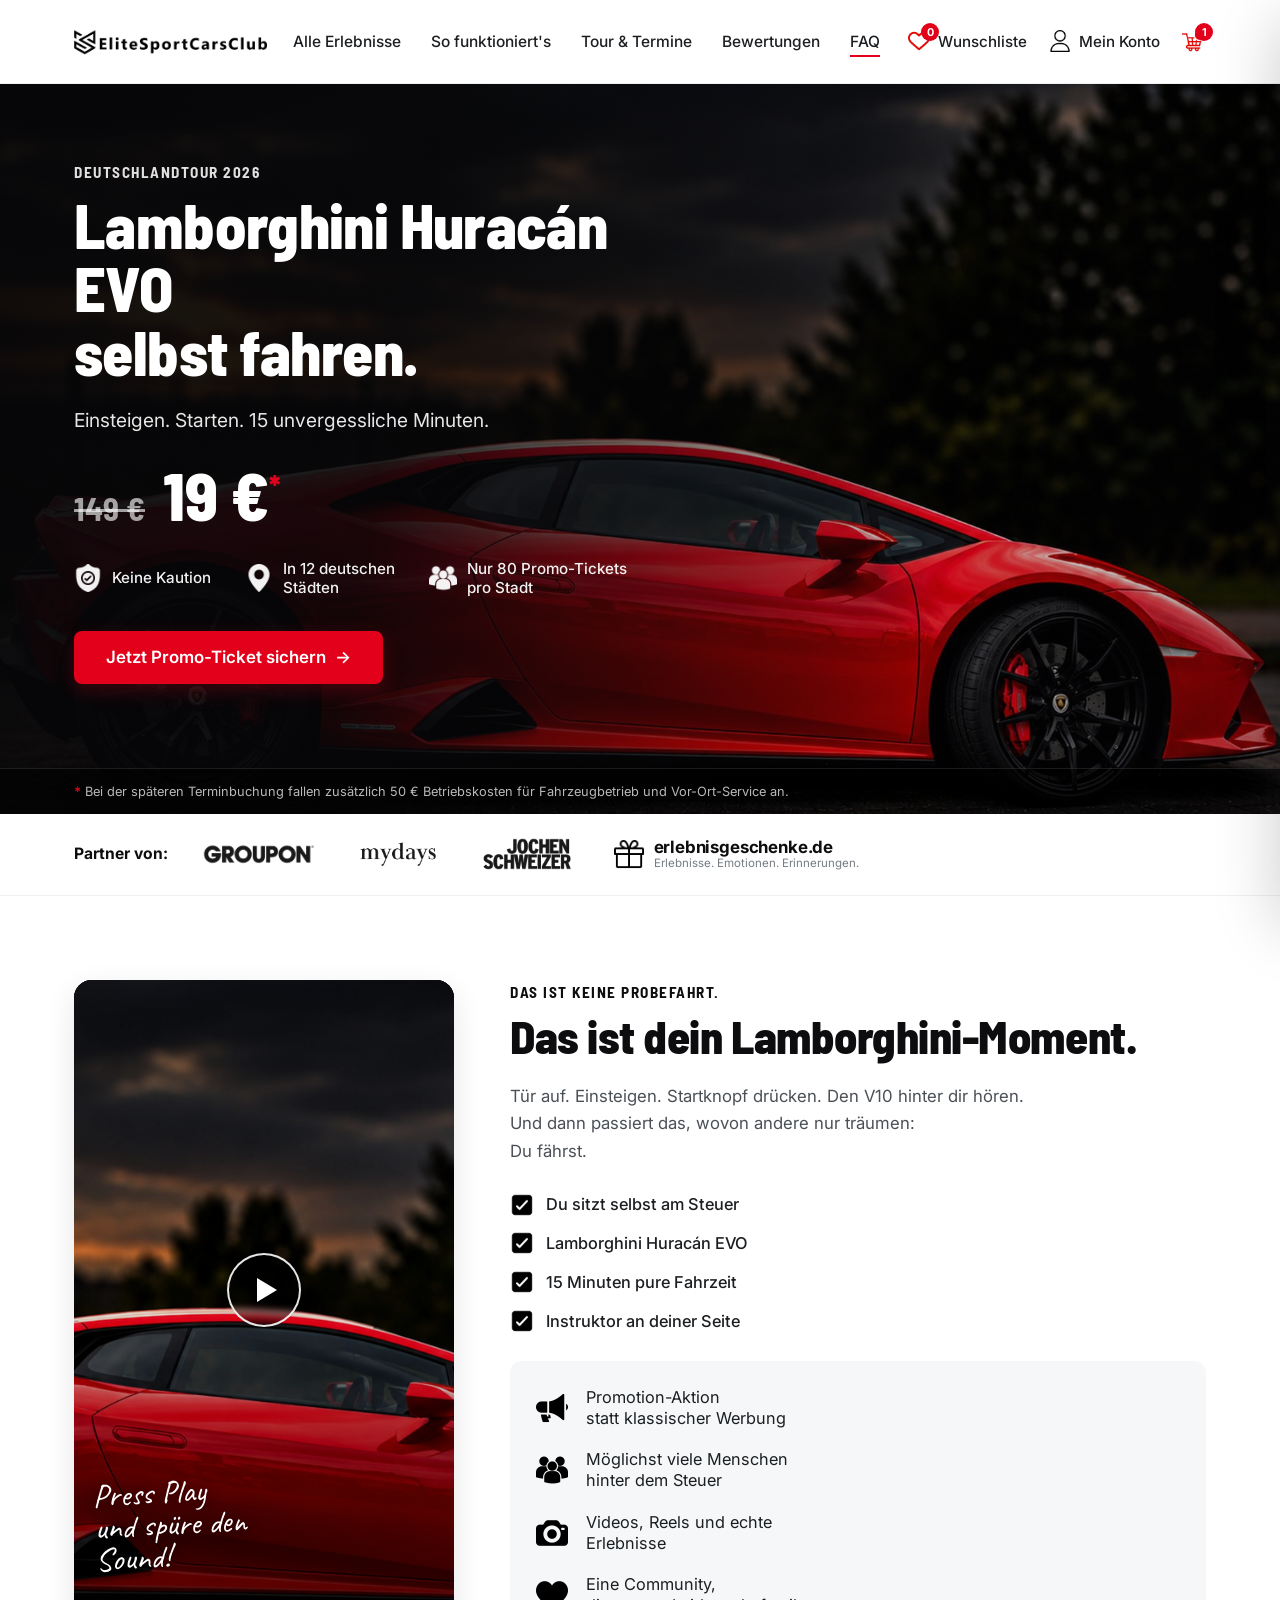
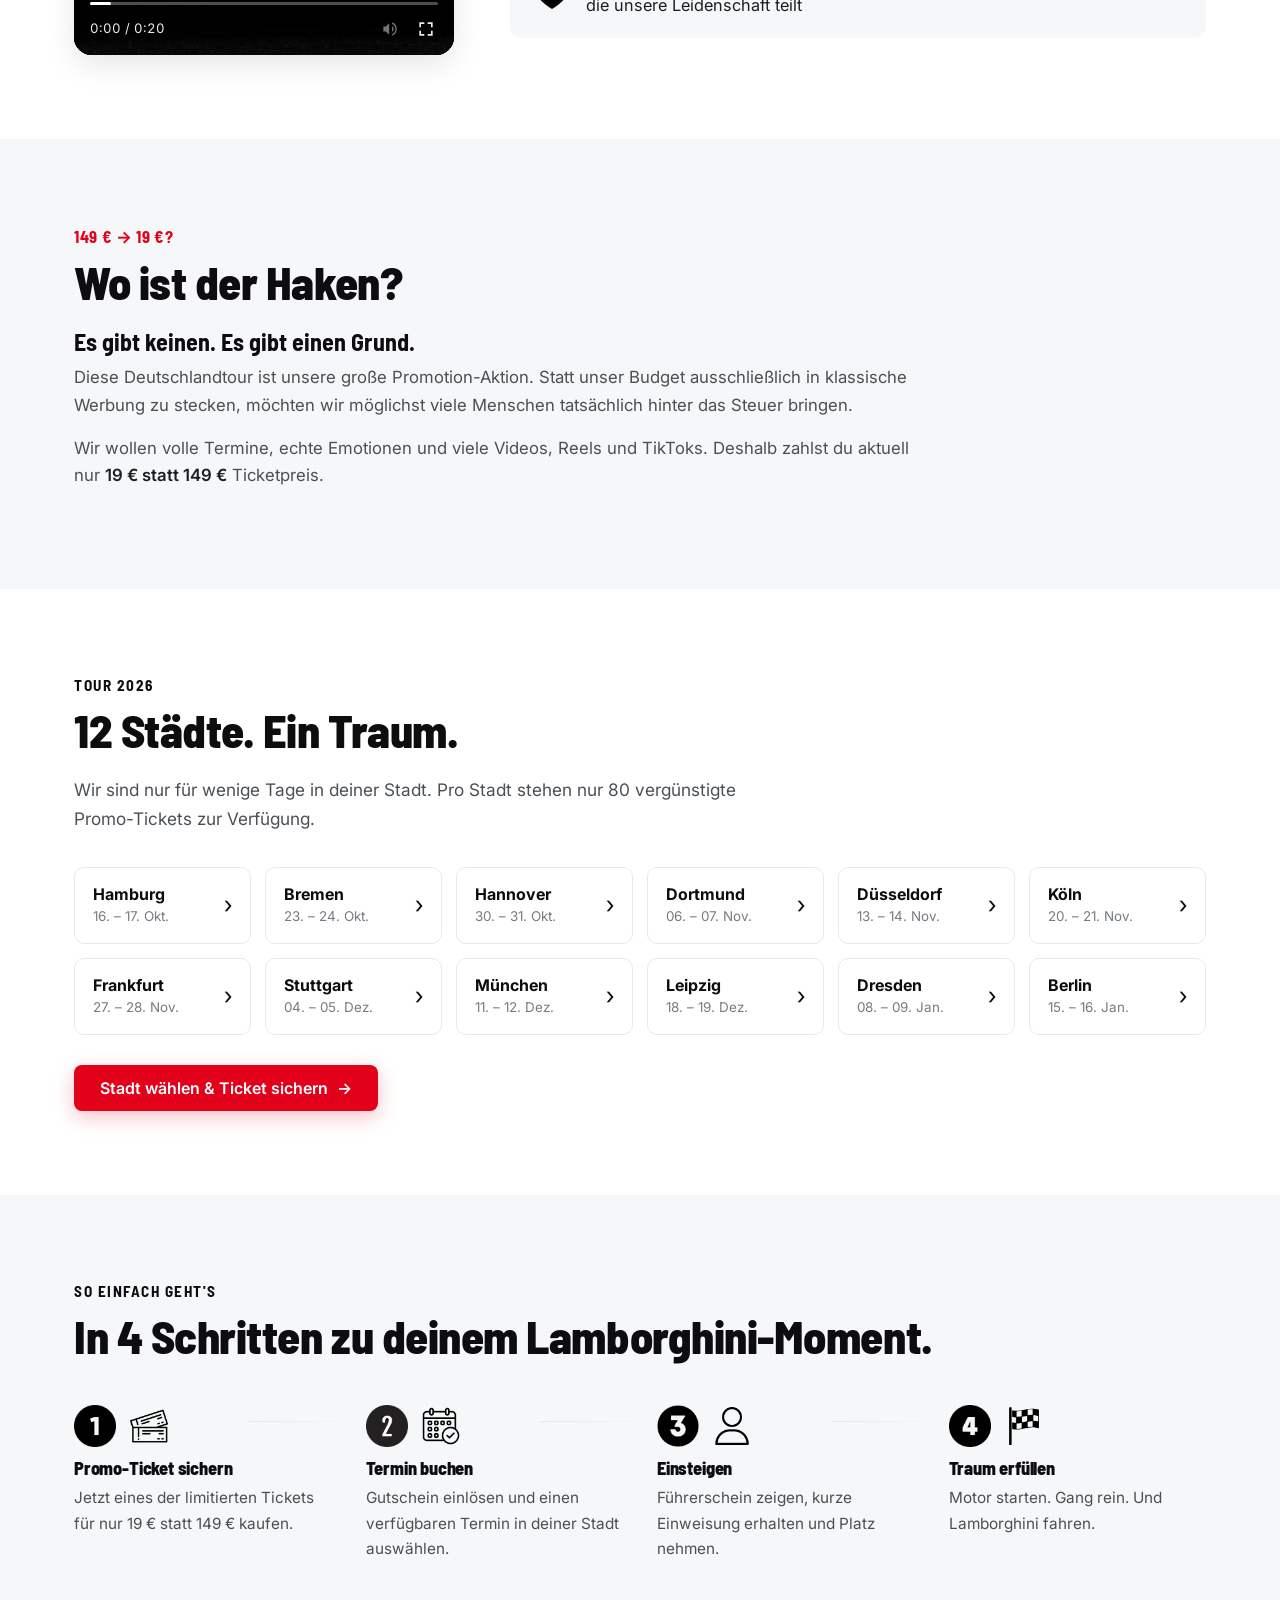
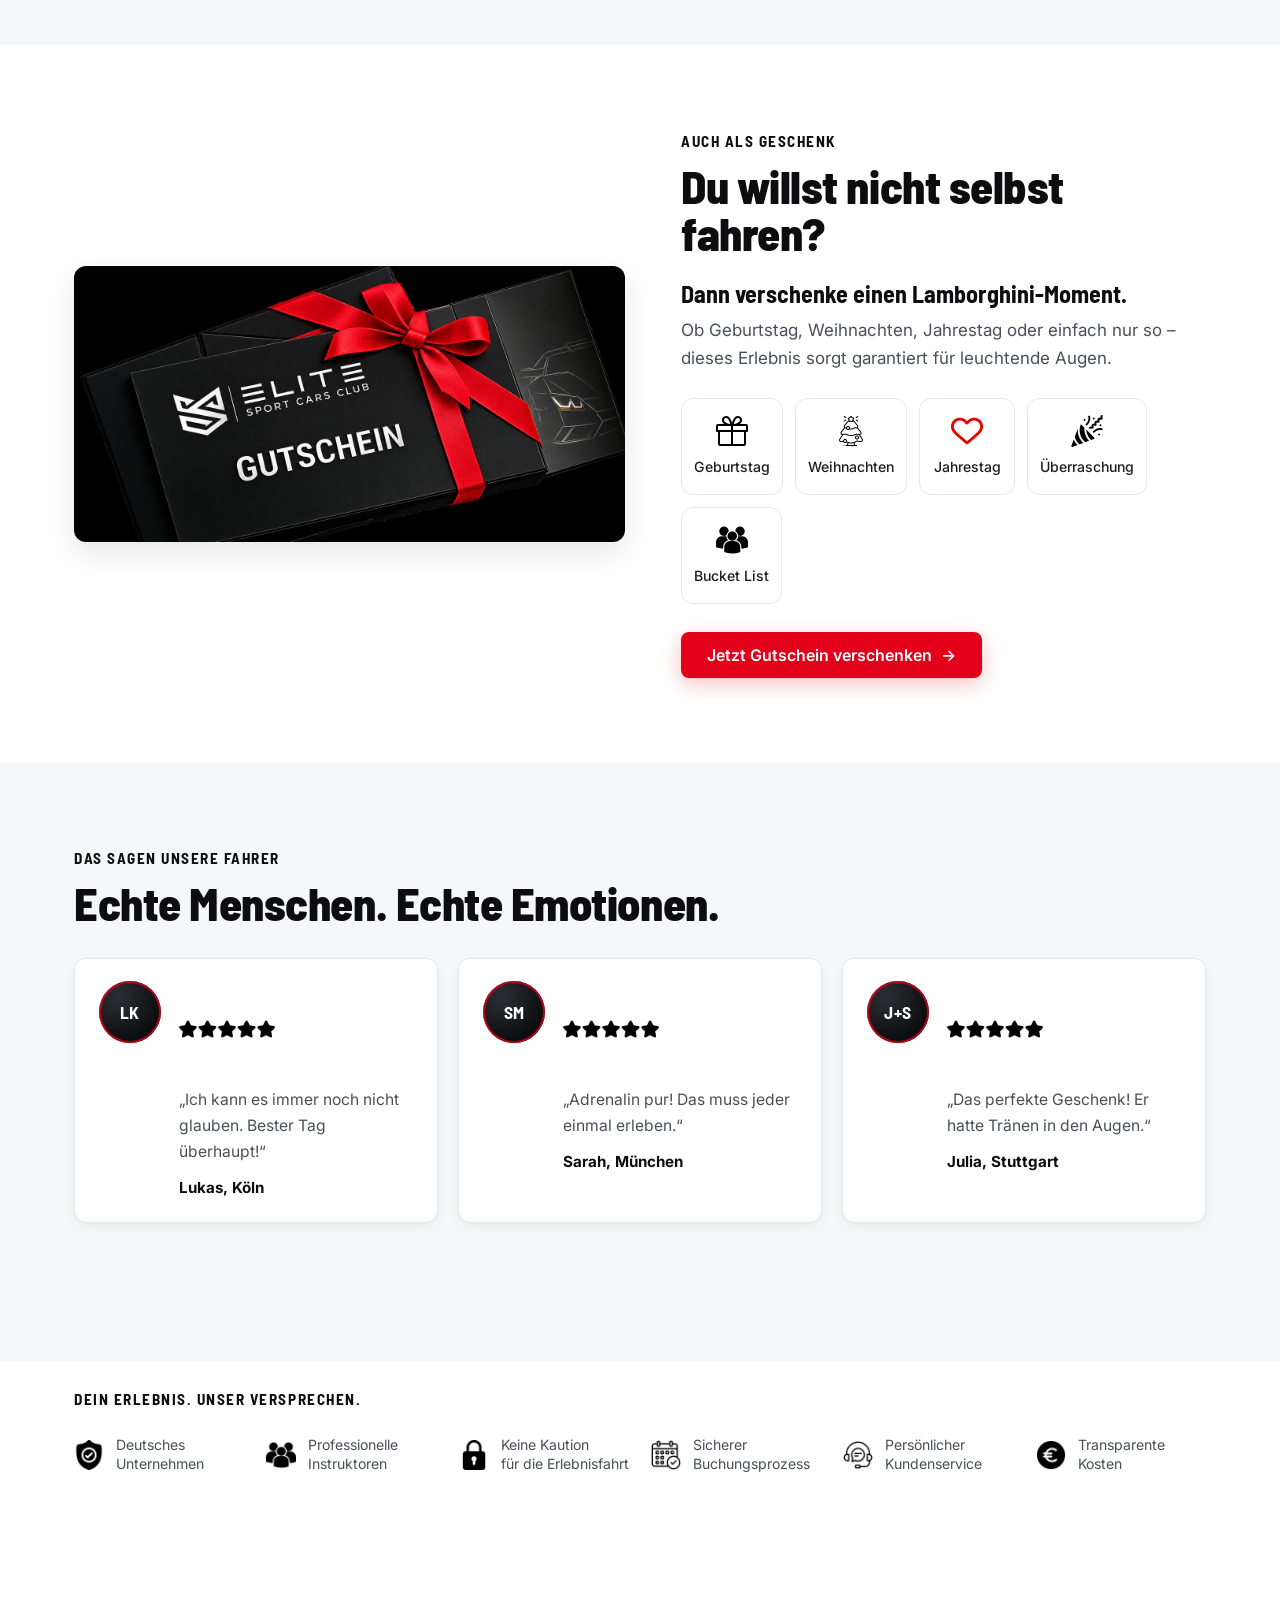
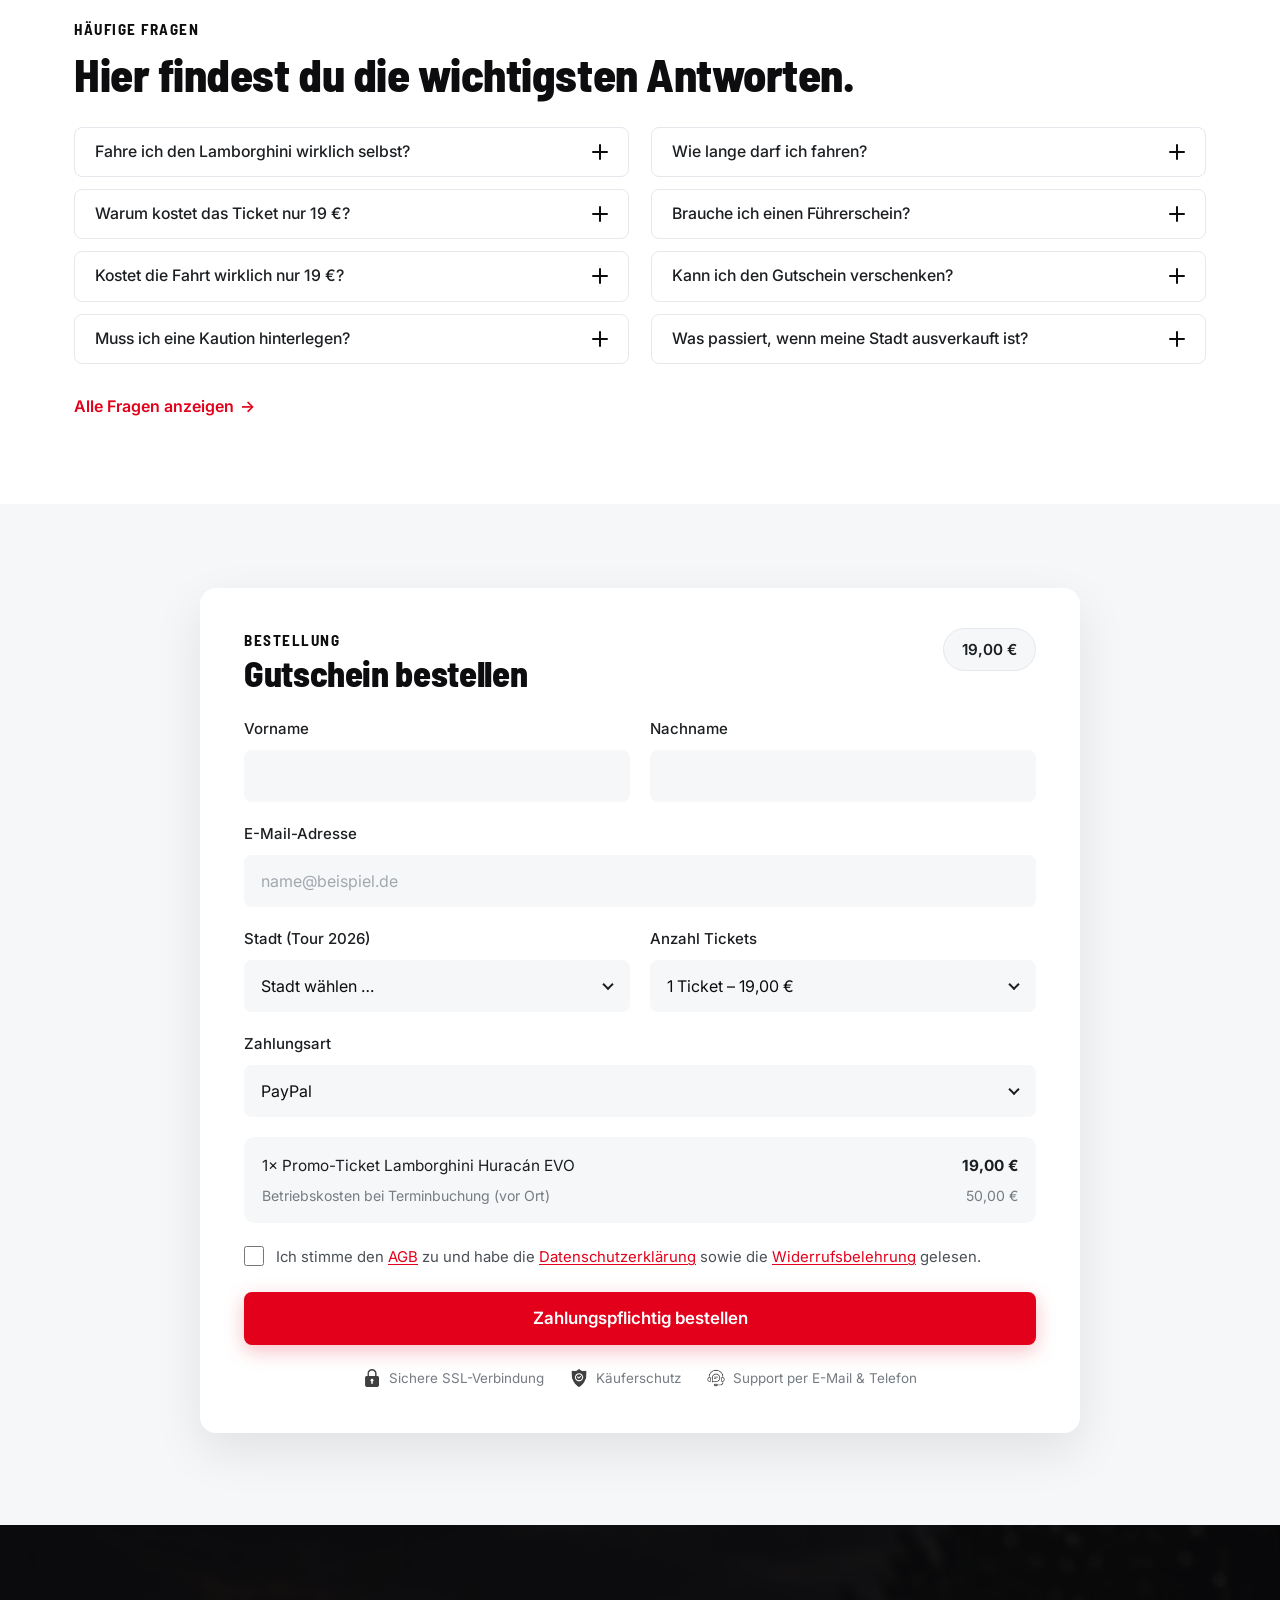
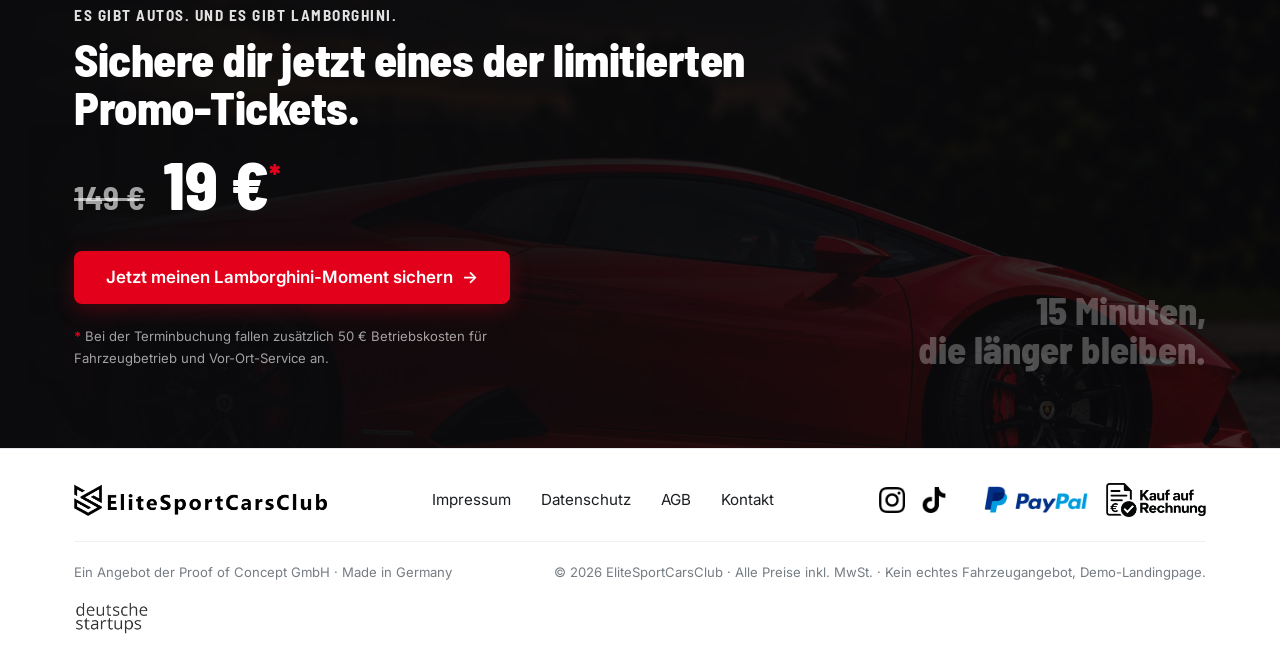
==== index.html @ 355c6c46 "Build EliteSportCarsClub landing page from sample design - index.html: hero, partner strip, video se" ====
<!DOCTYPE html>
<html lang="de">
<head>
<meta charset="utf-8">
<meta name="viewport" content="width=device-width, initial-scale=1">
<title>Lamborghini Huracán EVO selbst fahren – 15 Minuten für 19 € | EliteSportCarsClub</title>
<meta name="description" content="Deutschlandtour 2026: Fahre den Lamborghini Huracán EVO 15 Minuten selbst – für 19 € statt 149 €. In 12 deutschen Städten, nur 80 Promo-Tickets pro Stadt, keine Kaution.">
<meta name="theme-color" content="#0d0d0f">
<meta name="robots" content="index, follow">

<!-- Open Graph / Social -->
<meta property="og:type" content="website">
<meta property="og:title" content="Lamborghini Huracán EVO selbst fahren – 19 € statt 149 €">
<meta property="og:description" content="Einsteigen. Starten. 15 unvergessliche Minuten. Sichere dir eines der limitierten Promo-Tickets der Deutschlandtour 2026.">
<meta property="og:image" content="assets/img/hero.jpg">
<meta property="og:locale" content="de_DE">
<meta name="twitter:card" content="summary_large_image">

<link rel="icon" type="image/png" href="assets/img/favicon.png">
<link rel="apple-touch-icon" href="assets/img/apple-touch-icon.png">

<link rel="preconnect" href="https://fonts.googleapis.com">
<link rel="preconnect" href="https://fonts.gstatic.com" crossorigin>
<link href="https://fonts.googleapis.com/css2?family=Barlow+Semi+Condensed:wght@500;600;700;800&family=Caveat:wght@600&family=Inter:wght@400;500;600;700&display=swap" rel="stylesheet">
<link rel="stylesheet" href="assets/css/style.css">

<script type="application/ld+json">
{
  "@context": "https://schema.org",
  "@type": "Product",
  "name": "Lamborghini Huracán EVO – 15 Minuten selbst fahren",
  "description": "Deutschlandtour 2026: 15 Minuten selbst am Steuer des Lamborghini Huracán EVO mit Instruktor an deiner Seite. In 12 deutschen Städten, nur 80 Promo-Tickets pro Stadt.",
  "brand": { "@type": "Brand", "name": "EliteSportCarsClub" },
  "image": "assets/img/hero.jpg",
  "offers": {
    "@type": "Offer",
    "price": "19.00",
    "priceCurrency": "EUR",
    "availability": "https://schema.org/LimitedAvailability",
    "url": "#bestellen"
  }
}
</script>
</head>
<body>
<a class="skip-link" href="#main">Zum Inhalt springen</a>

<!-- ============================================================
     HEADER
     ============================================================ -->
<header class="site-header" id="siteHeader">
  <div class="container header__inner">
    <a class="brand" href="#top" aria-label="EliteSportCarsClub – Startseite">
      <img class="brand__logo" src="assets/img/logo-dark.png" alt="EliteSportCarsClub">
    </a>

    <nav class="nav" id="primaryNav" aria-label="Hauptnavigation">
      <ul class="nav__list">
        <li><a class="nav__link" href="#erlebnis">Alle Erlebnisse</a></li>
        <li><a class="nav__link" href="#so-funktionierts">So funktioniert's</a></li>
        <li><a class="nav__link" href="#tour">Tour &amp; Termine</a></li>
        <li><a class="nav__link" href="#bewertungen">Bewertungen</a></li>
        <li><a class="nav__link" href="#faq">FAQ</a></li>
      </ul>

      <div class="nav__mobile-actions">
        <button class="btn btn--primary btn--block" type="button" data-scroll="#bestellen">Jetzt Promo-Ticket sichern</button>
      </div>
    </nav>

    <div class="header__actions">
      <button class="icon-link" type="button" id="wishlistToggle" aria-haspopup="dialog" aria-expanded="false" aria-controls="wishlistDrawer">
        <span class="icon-link__ico">
          <img src="assets/icons/heart-outline.png" alt="" class="icon-link__icon" width="22" height="22">
          <span class="badge" id="wishlistCount" hidden>0</span>
        </span>
        <span class="icon-link__label">Wunschliste</span>
      </button>

      <button class="icon-link icon-link--account" type="button" id="accountToggle" aria-haspopup="dialog" aria-expanded="false" aria-controls="accountModal">
        <img src="assets/icons/user.png" alt="" class="icon-link__icon" width="22" height="22">
        <span class="icon-link__label">Mein Konto</span>
      </button>

      <button class="icon-link icon-link--cart" type="button" id="cartToggle" aria-label="Zum Warenkorb / zur Bestellung">
        <span class="icon-link__ico">
          <img src="assets/icons/cart.png" alt="" class="icon-link__icon" width="24" height="24">
          <span class="badge" id="cartCount">1</span>
        </span>
      </button>

      <button class="burger" type="button" id="navToggle" aria-expanded="false" aria-controls="primaryNav" aria-label="Menü öffnen">
        <span></span><span></span><span></span>
      </button>
    </div>
  </div>
</header>

<main id="main">
  <span id="top"></span>

  <!-- ============================================================
       HERO
       ============================================================ -->
  <section class="hero" aria-labelledby="heroTitle">
    <div class="hero__bg" role="img" aria-label="Roter Lamborghini Huracán EVO vor einem Sonnenuntergang"></div>
    <div class="container hero__inner">
      <div class="hero__content">
        <p class="overline overline--light">Deutschlandtour 2026</p>
        <h1 class="hero__title" id="heroTitle">Lamborghini Huracán EVO<br>selbst fahren.</h1>
        <p class="hero__sub">Einsteigen. Starten. 15 unvergessliche Minuten.</p>

        <p class="price">
          <span class="price__old">149 €</span>
          <span class="price__new">19 €<sup class="price__star">*</sup></span>
        </p>

        <ul class="hero__features">
          <li class="hero__feature">
            <img src="assets/icons/shield.png" alt="" class="hero__feature-icon" width="30" height="30">
            <span>Keine Kaution</span>
          </li>
          <li class="hero__feature">
            <img src="assets/icons/pin.png" alt="" class="hero__feature-icon" width="30" height="30">
            <span>In 12 deutschen<br>Städten</span>
          </li>
          <li class="hero__feature">
            <img src="assets/icons/users.png" alt="" class="hero__feature-icon" width="30" height="30">
            <span>Nur 80 Promo-Tickets<br>pro Stadt</span>
          </li>
        </ul>

        <div class="hero__cta">
          <a class="btn btn--primary btn--lg" href="#bestellen">
            Jetzt Promo-Ticket sichern
            <span class="btn__arrow" aria-hidden="true">→</span>
          </a>
        </div>
      </div>
    </div>
    <div class="hero__note">
      <div class="container">
        <p><span class="asterisk">*</span> Bei der späteren Terminbuchung fallen zusätzlich 50 € Betriebskosten für Fahrzeugbetrieb und Vor-Ort-Service an.</p>
      </div>
    </div>
  </section>

  <!-- ============================================================
       PARTNER
       ============================================================ -->
  <section class="partners" aria-label="Partner von EliteSportCarsClub">
    <div class="container partners__inner">
      <p class="partners__label">Partner von:</p>
      <ul class="partners__list">
        <li><img src="assets/icons/groupon.png" alt="Groupon" class="partners__logo partners__logo--groupon"></li>
        <li><img src="assets/icons/mydays.png" alt="mydays" class="partners__logo partners__logo--mydays"></li>
        <li><img src="assets/icons/jochen-schweizer.png" alt="Jochen Schweizer" class="partners__logo partners__logo--js"></li>
        <li class="partners__erlebnis">
          <img src="assets/icons/gift.png" alt="" class="partners__gift" width="30" height="30">
          <span class="partners__erlebnis-text">
            <strong>erlebnisgeschenke.de</strong>
            <small>Erlebnisse. Emotionen. Erinnerungen.</small>
          </span>
        </li>
      </ul>
    </div>
  </section>

  <!-- ============================================================
       DAS ERLEBNIS  (Video + Features + Warum-Box)
       ============================================================ -->
  <section class="section section--white" id="erlebnis" aria-labelledby="erlebnisTitle">
    <div class="container">
      <div class="erlebnis">
        <!-- Video -->
        <div class="erlebnis__media">
          <div class="video-card" id="videoCard">
            <div class="video-card__frame" id="videoFrame">
              <img class="video-card__poster" src="assets/img/video-poster.jpg" width="900" height="1600"
                   alt="Blick aus dem Cockpit: Hände am Lenkrad des Lamborghini Huracán EVO auf einer Landstraße.">
              <p class="video-card__script">Press Play<br>und spüre den Sound!</p>
              <button class="video-card__play" type="button" id="videoPlay" aria-label="Video abspielen: Lamborghini Huracán EVO selber fahren">
                <span class="video-card__play-icon" aria-hidden="true"></span>
              </button>
              <div class="video-card__chrome">
                <span class="video-card__progress" aria-hidden="true"><i></i></span>
                <div class="video-card__bottom">
                  <span class="video-card__time" id="videoTime">0:00 / 0:20</span>
                  <span class="video-card__tools">
                    <button class="video-card__tool" type="button" id="videoMute" aria-label="Ton an/aus" disabled>
                      <svg viewBox="0 0 24 24" width="20" height="20" aria-hidden="true"><path fill="currentColor" d="M4 9h3l4-4v14l-4-4H4V9Zm12.5 3a4.5 4.5 0 0 0-2-3.74v7.48A4.5 4.5 0 0 0 16.5 12Zm-2-8v2.06A7 7 0 0 1 18.5 12a7 7 0 0 1-4 6.3V20a8.5 8.5 0 0 0 0-16Z"/></svg>
                    </button>
                    <button class="video-card__tool" type="button" id="videoFull" aria-label="Vollbild">
                      <svg viewBox="0 0 24 24" width="20" height="20" aria-hidden="true"><path fill="currentColor" d="M4 4h6v2H6v4H4V4Zm10 0h6v6h-2V6h-4V4ZM4 14h2v4h4v2H4v-6Zm14 0h2v6h-6v-2h4v-4Z"/></svg>
                    </button>
                  </span>
                </div>
              </div>
            </div>
          </div>
        </div>

        <!-- Text + Checkliste + Warum-Box -->
        <div class="erlebnis__content">
          <p class="overline">Das ist keine Probefahrt.</p>
          <h2 class="h2" id="erlebnisTitle">Das ist dein Lamborghini-Moment.</h2>
          <p class="lead">Tür auf. Einsteigen. Startknopf drücken. Den V10 hinter dir hören.<br>
            Und dann passiert das, wovon andere nur träumen:<br>Du fährst.</p>

          <ul class="checklist">
            <li><img src="assets/icons/check.png" alt="" class="checklist__icon" width="26" height="26">Du sitzt selbst am Steuer</li>
            <li><img src="assets/icons/check.png" alt="" class="checklist__icon" width="26" height="26">Lamborghini Huracán EVO</li>
            <li><img src="assets/icons/check.png" alt="" class="checklist__icon" width="26" height="26">15 Minuten pure Fahrzeit</li>
            <li><img src="assets/icons/check.png" alt="" class="checklist__icon" width="26" height="26">Instruktor an deiner Seite</li>
          </ul>

          <div class="whybox">
            <ul class="whybox__list">
              <li class="whybox__item">
                <img src="assets/icons/megaphone.png" alt="" class="whybox__icon" width="34" height="34">
                <span>Promotion-Aktion<br>statt klassischer Werbung</span>
              </li>
              <li class="whybox__item">
                <img src="assets/icons/users.png" alt="" class="whybox__icon" width="34" height="34">
                <span>Möglichst viele Menschen<br>hinter dem Steuer</span>
              </li>
              <li class="whybox__item">
                <img src="assets/icons/camera.png" alt="" class="whybox__icon" width="34" height="34">
                <span>Videos, Reels und echte<br>Erlebnisse</span>
              </li>
              <li class="whybox__item">
                <img src="assets/icons/heart-filled.png" alt="" class="whybox__icon" width="34" height="34">
                <span>Eine Community,<br>die unsere Leidenschaft teilt</span>
              </li>
            </ul>
          </div>
        </div>
      </div>
    </div>
  </section>

  <!-- ============================================================
       WARUM NUR 19 €
       ============================================================ -->
  <section class="section section--soft" id="warum" aria-labelledby="warumTitle">
    <div class="container">
      <p class="overline overline--red">149 € <span class="arrow-inline">→</span> 19 €?</p>
      <h2 class="h2" id="warumTitle">Wo ist der Haken?</h2>
      <p class="h3">Es gibt keinen. Es gibt einen Grund.</p>
      <div class="prose warum__prose">
        <p>Diese Deutschlandtour ist unsere große Promotion-Aktion. Statt unser Budget ausschließlich in klassische Werbung zu stecken,
          möchten wir möglichst viele Menschen tatsächlich hinter das Steuer bringen.</p>
        <p>Wir wollen volle Termine, echte Emotionen und viele Videos, Reels und TikToks.
          Deshalb zahlst du aktuell nur <strong>19 € statt 149 €</strong> Ticketpreis.</p>
      </div>
    </div>
  </section>

  <!-- ============================================================
       TOUR 2026 – 12 Städte
       ============================================================ -->
  <section class="section section--white" id="tour" aria-labelledby="tourTitle">
    <div class="container">
      <p class="overline">Tour 2026</p>
      <h2 class="h2" id="tourTitle">12 Städte. Ein Traum.</h2>
      <p class="lead">Wir sind nur für wenige Tage in deiner Stadt. Pro Stadt stehen nur 80 vergünstigte Promo-Tickets zur Verfügung.</p>

      <ul class="cities" id="cities">
        <li class="city" data-city="Hamburg" data-date="16.–17. Okt.">
          <button class="city__btn" type="button" aria-label="Hamburg auswählen, 16. bis 17. Oktober">
            <span class="city__text"><strong class="city__name">Hamburg</strong><span class="city__date">16. – 17. Okt.</span></span>
            <span class="city__chevron" aria-hidden="true">›</span>
          </button>
          <button class="city__heart" type="button" aria-label="Hamburg zur Wunschliste hinzufügen" aria-pressed="false">
            <img src="assets/icons/heart-outline.png" alt="" width="18" height="18">
          </button>
        </li>
        <li class="city" data-city="Bremen" data-date="23.–24. Okt.">
          <button class="city__btn" type="button" aria-label="Bremen auswählen, 23. bis 24. Oktober">
            <span class="city__text"><strong class="city__name">Bremen</strong><span class="city__date">23. – 24. Okt.</span></span>
            <span class="city__chevron" aria-hidden="true">›</span>
          </button>
          <button class="city__heart" type="button" aria-label="Bremen zur Wunschliste hinzufügen" aria-pressed="false">
            <img src="assets/icons/heart-outline.png" alt="" width="18" height="18">
          </button>
        </li>
        <li class="city" data-city="Hannover" data-date="30.–31. Okt.">
          <button class="city__btn" type="button" aria-label="Hannover auswählen, 30. bis 31. Oktober">
            <span class="city__text"><strong class="city__name">Hannover</strong><span class="city__date">30. – 31. Okt.</span></span>
            <span class="city__chevron" aria-hidden="true">›</span>
          </button>
          <button class="city__heart" type="button" aria-label="Hannover zur Wunschliste hinzufügen" aria-pressed="false">
            <img src="assets/icons/heart-outline.png" alt="" width="18" height="18">
          </button>
        </li>
        <li class="city" data-city="Dortmund" data-date="06.–07. Nov.">
          <button class="city__btn" type="button" aria-label="Dortmund auswählen, 6. bis 7. November">
            <span class="city__text"><strong class="city__name">Dortmund</strong><span class="city__date">06. – 07. Nov.</span></span>
            <span class="city__chevron" aria-hidden="true">›</span>
          </button>
          <button class="city__heart" type="button" aria-label="Dortmund zur Wunschliste hinzufügen" aria-pressed="false">
            <img src="assets/icons/heart-outline.png" alt="" width="18" height="18">
          </button>
        </li>
        <li class="city" data-city="Düsseldorf" data-date="13.–14. Nov.">
          <button class="city__btn" type="button" aria-label="Düsseldorf auswählen, 13. bis 14. November">
            <span class="city__text"><strong class="city__name">Düsseldorf</strong><span class="city__date">13. – 14. Nov.</span></span>
            <span class="city__chevron" aria-hidden="true">›</span>
          </button>
          <button class="city__heart" type="button" aria-label="Düsseldorf zur Wunschliste hinzufügen" aria-pressed="false">
            <img src="assets/icons/heart-outline.png" alt="" width="18" height="18">
          </button>
        </li>
        <li class="city" data-city="Köln" data-date="20.–21. Nov.">
          <button class="city__btn" type="button" aria-label="Köln auswählen, 20. bis 21. November">
            <span class="city__text"><strong class="city__name">Köln</strong><span class="city__date">20. – 21. Nov.</span></span>
            <span class="city__chevron" aria-hidden="true">›</span>
          </button>
          <button class="city__heart" type="button" aria-label="Köln zur Wunschliste hinzufügen" aria-pressed="false">
            <img src="assets/icons/heart-outline.png" alt="" width="18" height="18">
          </button>
        </li>
        <li class="city" data-city="Frankfurt" data-date="27.–28. Nov.">
          <button class="city__btn" type="button" aria-label="Frankfurt auswählen, 27. bis 28. November">
            <span class="city__text"><strong class="city__name">Frankfurt</strong><span class="city__date">27. – 28. Nov.</span></span>
            <span class="city__chevron" aria-hidden="true">›</span>
          </button>
          <button class="city__heart" type="button" aria-label="Frankfurt zur Wunschliste hinzufügen" aria-pressed="false">
            <img src="assets/icons/heart-outline.png" alt="" width="18" height="18">
          </button>
        </li>
        <li class="city" data-city="Stuttgart" data-date="04.–05. Dez.">
          <button class="city__btn" type="button" aria-label="Stuttgart auswählen, 4. bis 5. Dezember">
            <span class="city__text"><strong class="city__name">Stuttgart</strong><span class="city__date">04. – 05. Dez.</span></span>
            <span class="city__chevron" aria-hidden="true">›</span>
          </button>
          <button class="city__heart" type="button" aria-label="Stuttgart zur Wunschliste hinzufügen" aria-pressed="false">
            <img src="assets/icons/heart-outline.png" alt="" width="18" height="18">
          </button>
        </li>
        <li class="city" data-city="München" data-date="11.–12. Dez.">
          <button class="city__btn" type="button" aria-label="München auswählen, 11. bis 12. Dezember">
            <span class="city__text"><strong class="city__name">München</strong><span class="city__date">11. – 12. Dez.</span></span>
            <span class="city__chevron" aria-hidden="true">›</span>
          </button>
          <button class="city__heart" type="button" aria-label="München zur Wunschliste hinzufügen" aria-pressed="false">
            <img src="assets/icons/heart-outline.png" alt="" width="18" height="18">
          </button>
        </li>
        <li class="city" data-city="Leipzig" data-date="18.–19. Dez.">
          <button class="city__btn" type="button" aria-label="Leipzig auswählen, 18. bis 19. Dezember">
            <span class="city__text"><strong class="city__name">Leipzig</strong><span class="city__date">18. – 19. Dez.</span></span>
            <span class="city__chevron" aria-hidden="true">›</span>
          </button>
          <button class="city__heart" type="button" aria-label="Leipzig zur Wunschliste hinzufügen" aria-pressed="false">
            <img src="assets/icons/heart-outline.png" alt="" width="18" height="18">
          </button>
        </li>
        <li class="city" data-city="Dresden" data-date="08.–09. Jan.">
          <button class="city__btn" type="button" aria-label="Dresden auswählen, 8. bis 9. Januar">
            <span class="city__text"><strong class="city__name">Dresden</strong><span class="city__date">08. – 09. Jan.</span></span>
            <span class="city__chevron" aria-hidden="true">›</span>
          </button>
          <button class="city__heart" type="button" aria-label="Dresden zur Wunschliste hinzufügen" aria-pressed="false">
            <img src="assets/icons/heart-outline.png" alt="" width="18" height="18">
          </button>
        </li>
        <li class="city" data-city="Berlin" data-date="15.–16. Jan.">
          <button class="city__btn" type="button" aria-label="Berlin auswählen, 15. bis 16. Januar">
            <span class="city__text"><strong class="city__name">Berlin</strong><span class="city__date">15. – 16. Jan.</span></span>
            <span class="city__chevron" aria-hidden="true">›</span>
          </button>
          <button class="city__heart" type="button" aria-label="Berlin zur Wunschliste hinzufügen" aria-pressed="false">
            <img src="assets/icons/heart-outline.png" alt="" width="18" height="18">
          </button>
        </li>
      </ul>

      <p class="cities__cta">
        <a class="btn btn--primary" href="#bestellen">Stadt wählen &amp; Ticket sichern <span class="btn__arrow" aria-hidden="true">→</span></a>
      </p>
    </div>
  </section>

  <!-- ============================================================
       SO EINFACH GEHT'S – 4 Schritte
       ============================================================ -->
  <section class="section section--soft" id="so-funktionierts" aria-labelledby="stepsTitle">
    <div class="container">
      <p class="overline">So einfach geht's</p>
      <h2 class="h2" id="stepsTitle">In 4 Schritten zu deinem Lamborghini-Moment.</h2>

      <ol class="steps">
        <li class="step">
          <div class="step__head">
            <img class="step__num" src="assets/icons/step-1.png" alt="Schritt 1" width="46" height="46">
            <img class="step__icon" src="assets/icons/ticket.png" alt="" width="40" height="40">
          </div>
          <h3 class="step__title">Promo-Ticket sichern</h3>
          <p class="step__text">Jetzt eines der limitierten Tickets für nur 19 € statt 149 € kaufen.</p>
        </li>
        <li class="step">
          <div class="step__head">
            <img class="step__num" src="assets/icons/step-2.png" alt="Schritt 2" width="46" height="46">
            <img class="step__icon" src="assets/icons/schedule.png" alt="" width="40" height="40">
          </div>
          <h3 class="step__title">Termin buchen</h3>
          <p class="step__text">Gutschein einlösen und einen verfügbaren Termin in deiner Stadt auswählen.</p>
        </li>
        <li class="step">
          <div class="step__head">
            <img class="step__num" src="assets/icons/step-3.png" alt="Schritt 3" width="46" height="46">
            <img class="step__icon" src="assets/icons/user.png" alt="" width="40" height="40">
          </div>
          <h3 class="step__title">Einsteigen</h3>
          <p class="step__text">Führerschein zeigen, kurze Einweisung erhalten und Platz nehmen.</p>
        </li>
        <li class="step">
          <div class="step__head">
            <img class="step__num" src="assets/icons/step-4.png" alt="Schritt 4" width="46" height="46">
            <img class="step__icon" src="assets/icons/flag.png" alt="" width="40" height="40">
          </div>
          <h3 class="step__title">Traum erfüllen</h3>
          <p class="step__text">Motor starten. Gang rein. Und Lamborghini fahren.</p>
        </li>
      </ol>
    </div>
  </section>

  <!-- ============================================================
       AUCH ALS GESCHENK
       ============================================================ -->
  <section class="section section--white" id="geschenk" aria-labelledby="giftTitle">
    <div class="container">
      <div class="gift">
        <div class="gift__media">
          <img src="assets/img/gutschein.jpg" width="1400" height="700"
               alt="Schwarze Geschenkbox mit roter Schleife und dem Aufdruck GUTSCHEIN – Lamborghini fahren.">
        </div>
        <div class="gift__content">
          <p class="overline">Auch als Geschenk</p>
          <h2 class="h2" id="giftTitle">Du willst nicht selbst fahren?</h2>
          <p class="h3">Dann verschenke einen Lamborghini-Moment.</p>
          <p class="prose">Ob Geburtstag, Weihnachten, Jahrestag oder einfach nur so – dieses Erlebnis sorgt garantiert für leuchtende Augen.</p>

          <ul class="occasions">
            <li><button class="occasion" type="button" data-occasion="Geburtstag"><img src="assets/icons/gift.png" alt="" width="34" height="34"><span>Geburtstag</span></button></li>
            <li><button class="occasion" type="button" data-occasion="Weihnachten"><img src="assets/icons/christmas-tree.png" alt="" width="34" height="34"><span>Weihnachten</span></button></li>
            <li><button class="occasion" type="button" data-occasion="Jahrestag"><img src="assets/icons/heart-outline.png" alt="" width="34" height="34"><span>Jahrestag</span></button></li>
            <li><button class="occasion" type="button" data-occasion="Überraschung"><img src="assets/icons/party.png" alt="" width="34" height="34"><span>Überraschung</span></button></li>
            <li><button class="occasion" type="button" data-occasion="Bucket List"><img src="assets/icons/users.png" alt="" width="34" height="34"><span>Bucket List</span></button></li>
          </ul>

          <p class="gift__cta">
            <a class="btn btn--primary" href="#bestellen">Jetzt Gutschein verschenken <span class="btn__arrow" aria-hidden="true">→</span></a>
          </p>
        </div>
      </div>
    </div>
  </section>

  <!-- ============================================================
       BEWERTUNGEN
       ============================================================ -->
  <section class="section section--soft" id="bewertungen" aria-labelledby="reviewsTitle">
    <div class="container">
      <p class="overline">Das sagen unsere Fahrer</p>
      <h2 class="h2" id="reviewsTitle">Echte Menschen. Echte Emotionen.</h2>

      <ul class="reviews">
        <li class="review">
          <span class="avatar" aria-hidden="true">LK</span>
          <div class="review__body">
            <img class="review__stars" src="assets/icons/stars.png" alt="5 von 5 Sternen" width="104" height="20">
            <blockquote class="review__quote">„Ich kann es immer noch nicht glauben. Bester Tag überhaupt!“</blockquote>
            <p class="review__author">Lukas, Köln</p>
          </div>
        </li>
        <li class="review">
          <span class="avatar" aria-hidden="true">SM</span>
          <div class="review__body">
            <img class="review__stars" src="assets/icons/stars.png" alt="5 von 5 Sternen" width="104" height="20">
            <blockquote class="review__quote">„Adrenalin pur! Das muss jeder einmal erleben.“</blockquote>
            <p class="review__author">Sarah, München</p>
          </div>
        </li>
        <li class="review">
          <span class="avatar" aria-hidden="true">J+S</span>
          <div class="review__body">
            <img class="review__stars" src="assets/icons/stars.png" alt="5 von 5 Sternen" width="104" height="20">
            <blockquote class="review__quote">„Das perfekte Geschenk! Er hatte Tränen in den Augen.“</blockquote>
            <p class="review__author">Julia, Stuttgart</p>
          </div>
        </li>
      </ul>

      <p class="reviews__more"><button class="link-arrow link-arrow--btn" type="button" id="allReviews">Alle Bewertungen ansehen <span aria-hidden="true">→</span></button></p>
    </div>
  </section>

  <!-- ============================================================
       VERSPRECHEN / VERTRAUEN
       ============================================================ -->
  <section class="trust" id="versprechen" aria-labelledby="trustTitle">
    <div class="container">
      <p class="overline">Dein Erlebnis. Unser Versprechen.</p>
      <h2 class="h2 h2--sm sr-only" id="trustTitle">Dein Erlebnis. Unser Versprechen.</h2>
      <ul class="trust__list">
        <li class="trust__item"><img src="assets/icons/shield.png" alt="" width="34" height="34"><span>Deutsches<br>Unternehmen</span></li>
        <li class="trust__item"><img src="assets/icons/users.png" alt="" width="34" height="34"><span>Professionelle<br>Instruktoren</span></li>
        <li class="trust__item"><img src="assets/icons/padlock.png" alt="" width="34" height="34"><span>Keine Kaution<br>für die Erlebnisfahrt</span></li>
        <li class="trust__item"><img src="assets/icons/schedule.png" alt="" width="34" height="34"><span>Sicherer<br>Buchungsprozess</span></li>
        <li class="trust__item"><img src="assets/icons/support.png" alt="" width="34" height="34"><span>Persönlicher<br>Kundenservice</span></li>
        <li class="trust__item"><img src="assets/icons/euro.png" alt="" width="34" height="34"><span>Transparente<br>Kosten</span></li>
      </ul>
    </div>
  </section>

  <!-- ============================================================
       FAQ
       ============================================================ -->
  <section class="section section--white" id="faq" aria-labelledby="faqTitle">
    <div class="container">
      <p class="overline">Häufige Fragen</p>
      <h2 class="h2" id="faqTitle">Hier findest du die wichtigsten Antworten.</h2>

      <div class="faq" id="faqList">
        <div class="faq__col">
          <div class="faq__item">
            <h3><button class="faq__q" type="button" aria-expanded="false">Fahre ich den Lamborghini wirklich selbst?<span class="faq__icon" aria-hidden="true"></span></button></h3>
            <div class="faq__a" hidden><p>Ja. Du sitzt selbst am Steuer des Lamborghini Huracán EVO – dein Instruktor sitzt auf dem Beifahrersitz und gibt dir vorher eine kurze Einweisung. Auf einer dafür ausgewählten Strecke darfst du das Auto 15 Minuten lang selbst fahren.</p></div>
          </div>
          <div class="faq__item">
            <h3><button class="faq__q" type="button" aria-expanded="false">Warum kostet das Ticket nur 19 €?<span class="faq__icon" aria-hidden="true"></span></button></h3>
            <div class="faq__a" hidden><p>Weil die Deutschlandtour unsere große Promotion-Aktion ist. Statt unser Budget komplett in klassische Werbung zu stecken, geben wir es an dich weiter: Wir bekommen volle Termine, echte Emotionen und viele Videos, Reels und TikToks – du bekommst 15 Minuten Lamborghini für 19 € statt 149 €.</p></div>
          </div>
          <div class="faq__item">
            <h3><button class="faq__q" type="button" aria-expanded="false">Kostet die Fahrt wirklich nur 19 €?<span class="faq__icon" aria-hidden="true"></span></button></h3>
            <div class="faq__a" hidden><p>Der Ticketpreis beträgt 19 € statt 149 €. Bei der späteren Terminbuchung fallen zusätzlich 50 € Betriebskosten für Fahrzeugbetrieb und Vor-Ort-Service an. Es gibt keine weiteren Kosten vor Ort.</p></div>
          </div>
          <div class="faq__item">
            <h3><button class="faq__q" type="button" aria-expanded="false">Muss ich eine Kaution hinterlegen?<span class="faq__icon" aria-hidden="true"></span></button></h3>
            <div class="faq__a" hidden><p>Nein. Für die Erlebnisfahrt ist keine Kaution notwendig. Du zahlst nur den Ticketpreis und – bei der Terminbuchung – die 50 € Betriebskosten.</p></div>
          </div>
        </div>
        <div class="faq__col">
          <div class="faq__item">
            <h3><button class="faq__q" type="button" aria-expanded="false">Wie lange darf ich fahren?<span class="faq__icon" aria-hidden="true"></span></button></h3>
            <div class="faq__a" hidden><p>Deine Fahrzeit beträgt 15 Minuten reine Fahrzeit. Dazu kommen Einweisung, Sitzposition einstellen und ein kurzes Kennenlernen des Fahrzeugs – plane insgesamt rund 45 Minuten vor Ort ein.</p></div>
          </div>
          <div class="faq__item">
            <h3><button class="faq__q" type="button" aria-expanded="false">Brauche ich einen Führerschein?<span class="faq__icon" aria-hidden="true"></span></button></h3>
            <div class="faq__a" hidden><p>Ja. Du benötigst eine gültige Fahrerlaubnis der Klasse B (bzw. 3) und musst sie beim Termin im Original mitbringen. Zusätzlich brauchst du einen gültigen Personalausweis oder Reisepass. Mindestalter: 18 Jahre.</p></div>
          </div>
          <div class="faq__item">
            <h3><button class="faq__q" type="button" aria-expanded="false">Kann ich den Gutschein verschenken?<span class="faq__icon" aria-hidden="true"></span></button></h3>
            <div class="faq__a" hidden><p>Ja, sehr gerne. Der Gutschein ist übertragbar und kann an jede Person verschenkt werden. Die beschenkte Person löst ihn einfach ein und bucht ihren Wunschtermin in einer Stadt der Deutschlandtour 2026.</p></div>
          </div>
          <div class="faq__item">
            <h3><button class="faq__q" type="button" aria-expanded="false">Was passiert, wenn meine Stadt ausverkauft ist?<span class="faq__icon" aria-hidden="true"></span></button></h3>
            <div class="faq__a" hidden><p>Sind alle 80 Promo-Tickets einer Stadt vergeben, kannst du dich kostenlos auf die Warteliste setzen lassen oder eine der anderen 11 Städte wählen. Wird dein Wunschtermin nicht möglich, erstatten wir den Ticketpreis selbstverständlich vollständig.</p></div>
          </div>
        </div>
      </div>

      <p class="faq__more"><button class="link-arrow link-arrow--btn" type="button" id="faqExpandAll" aria-expanded="false">Alle Fragen anzeigen <span aria-hidden="true">→</span></button></p>
    </div>
  </section>

  <!-- ============================================================
       BESTELLUNG
       ============================================================ -->
  <section class="section section--form" id="bestellen" aria-labelledby="orderTitle">
    <div class="container">
      <div class="order" id="orderCard">
        <form class="order__form" id="orderForm" novalidate>
          <div class="order__head">
            <div>
              <p class="overline">Bestellung</p>
              <h2 class="h2 h2--sm" id="orderTitle">Gutschein bestellen</h2>
            </div>
            <p class="order__chip">19,00 €</p>
          </div>

          <div class="grid-2">
            <div class="field">
              <label class="field__label" for="firstName">Vorname</label>
              <input class="field__input" type="text" id="firstName" name="firstName" autocomplete="given-name" required>
              <p class="field__error" data-error-for="firstName" hidden>Bitte gib deinen Vornamen ein.</p>
            </div>
            <div class="field">
              <label class="field__label" for="lastName">Nachname</label>
              <input class="field__input" type="text" id="lastName" name="lastName" autocomplete="family-name" required>
              <p class="field__error" data-error-for="lastName" hidden>Bitte gib deinen Nachnamen ein.</p>
            </div>
          </div>

          <div class="field">
            <label class="field__label" for="email">E-Mail-Adresse</label>
            <input class="field__input" type="email" id="email" name="email" autocomplete="email" placeholder="name@beispiel.de" required>
            <p class="field__error" data-error-for="email" hidden>Bitte gib eine gültige E-Mail-Adresse ein.</p>
          </div>

          <div class="grid-2">
            <div class="field">
              <label class="field__label" for="citySelect">Stadt (Tour 2026)</label>
              <div class="select-wrap">
                <select class="field__input field__select" id="citySelect" name="city">
                  <option value="">Stadt wählen …</option>
                  <option>Hamburg</option><option>Bremen</option><option>Hannover</option>
                  <option>Dortmund</option><option>Düsseldorf</option><option>Köln</option>
                  <option>Frankfurt</option><option>Stuttgart</option><option>München</option>
                  <option>Leipzig</option><option>Dresden</option><option>Berlin</option>
                  <option>Noch nicht sicher</option>
                </select>
              </div>
            </div>
            <div class="field">
              <label class="field__label" for="qty">Anzahl Tickets</label>
              <div class="select-wrap">
                <select class="field__input field__select" id="qty" name="qty">
                  <option value="1">1 Ticket – 19,00 €</option>
                  <option value="2">2 Tickets – 38,00 €</option>
                  <option value="3">3 Tickets – 57,00 €</option>
                  <option value="4">4 Tickets – 76,00 €</option>
                </select>
              </div>
            </div>
          </div>

          <div class="field">
            <label class="field__label" for="payment">Zahlungsart</label>
            <div class="select-wrap">
              <select class="field__input field__select" id="payment" name="payment">
                <option value="paypal">PayPal</option>
                <option value="kreditkarte">Kreditkarte (Visa / Mastercard)</option>
                <option value="rechnung">Kauf auf Rechnung</option>
                <option value="sepa">SEPA-Lastschrift</option>
              </select>
            </div>
          </div>

          <div class="summary" aria-live="polite">
            <div class="summary__row"><span id="summaryLabel">1× Promo-Ticket Lamborghini Huracán EVO</span><strong id="summaryPrice">19,00 €</strong></div>
            <div class="summary__row summary__row--muted"><span>Betriebskosten bei Terminbuchung (vor Ort)</span><span>50,00 €</span></div>
          </div>

          <label class="checkbox">
            <input type="checkbox" id="terms" name="terms" required>
            <span>Ich stimme den <a href="rechtliches.html#agb">AGB</a> zu und habe die <a href="rechtliches.html#datenschutz">Datenschutzerklärung</a> sowie die <a href="rechtliches.html#widerruf">Widerrufsbelehrung</a> gelesen.</span>
          </label>
          <p class="field__error" data-error-for="terms" hidden>Bitte bestätige die AGB und die Datenschutzerklärung.</p>

          <button class="btn btn--primary btn--block btn--lg" type="submit" id="orderSubmit">Zahlungspflichtig bestellen</button>

          <ul class="order__trust">
            <li><img src="assets/icons/padlock.png" alt="" width="18" height="18">Sichere SSL-Verbindung</li>
            <li><img src="assets/icons/security.png" alt="" width="18" height="18">Käuferschutz</li>
            <li><img src="assets/icons/support.png" alt="" width="18" height="18">Support per E-Mail &amp; Telefon</li>
          </ul>
        </form>

        <div class="order__success" id="orderSuccess" hidden role="status" aria-live="polite">
          <img class="order__success-mark" src="assets/icons/check.png" alt="" width="64" height="64">
          <h3 class="h2 h2--sm">Vielen Dank, <span id="successName">Fahrer</span>!</h3>
          <p class="prose">Dein Gutschein über <strong id="successQty">1</strong> Promo-Ticket(s) ist reserviert. Bestellnummer:
            <strong id="successOrder">E-SCC-000000</strong></p>
          <p class="prose">Wir senden dir die Bestätigung und den Gutschein in wenigen Minuten an <strong id="successMail">deine E-Mail-Adresse</strong>.
            Termin und Stadt kannst du anschließend bequem online buchen.</p>
          <p class="order__success-note">Hinweis: Dies ist eine Demo-Landingpage – es wurde keine echte Zahlung ausgelöst.</p>
          <button class="btn btn--ghost" type="button" id="orderReset">Weitere Tickets bestellen</button>
        </div>
      </div>
    </div>
  </section>

  <!-- ============================================================
       FINALER CTA
       ============================================================ -->
  <section class="final-cta" aria-labelledby="finalTitle">
    <div class="container final-cta__inner">
      <div class="final-cta__content">
        <p class="overline overline--light">Es gibt Autos. Und es gibt Lamborghini.</p>
        <h2 class="h2 h2--light" id="finalTitle">Sichere dir jetzt eines der limitierten Promo-Tickets.</h2>
        <p class="price price--light">
          <span class="price__old">149 €</span>
          <span class="price__new">19 €<sup class="price__star">*</sup></span>
        </p>
        <p><a class="btn btn--primary btn--lg" href="#bestellen">Jetzt meinen Lamborghini-Moment sichern <span class="btn__arrow" aria-hidden="true">→</span></a></p>
        <p class="final-cta__note"><span class="asterisk">*</span> Bei der Terminbuchung fallen zusätzlich 50 € Betriebskosten für Fahrzeugbetrieb und Vor-Ort-Service an.</p>
      </div>
      <p class="final-cta__claim">15 Minuten,<br>die länger bleiben.</p>
    </div>
  </section>
</main>

<!-- ============================================================
     FOOTER
     ============================================================ -->
<footer class="site-footer" id="kontakt">
  <div class="container">
    <div class="footer__main">
      <a class="footer__brand" href="#top" aria-label="EliteSportCarsClub – nach oben">
        <img src="assets/img/logo-dark.png" alt="EliteSportCarsClub">
      </a>

      <nav class="footer__nav" aria-label="Rechtliches und Kontakt">
        <ul>
          <li><a href="rechtliches.html#impressum">Impressum</a></li>
          <li><a href="rechtliches.html#datenschutz">Datenschutz</a></li>
          <li><a href="rechtliches.html#agb">AGB</a></li>
          <li><a href="rechtliches.html#kontakt">Kontakt</a></li>
        </ul>
      </nav>

      <div class="footer__social">
        <a href="https://www.instagram.com" aria-label="Instagram" rel="noopener"><img src="assets/icons/instagram.png" alt="Instagram" width="26" height="26"></a>
        <a href="https://www.tiktok.com" aria-label="TikTok" rel="noopener"><img src="assets/icons/tiktok.png" alt="TikTok" width="26" height="26"></a>
      </div>

      <div class="footer__pay">
        <img src="assets/icons/paypal.png" alt="PayPal" height="30">
        <img src="assets/icons/kauf-auf-rechnung.png" alt="Kauf auf Rechnung" height="34">
      </div>
    </div>

    <div class="footer__bottom">
      <p class="footer__legal">Ein Angebot der Proof of Concept GmbH · Made in Germany</p>
      <p class="footer__legal footer__legal--right">© <span id="year">2026</span> EliteSportCarsClub · Alle Preise inkl. MwSt. · Kein echtes Fahrzeugangebot, Demo-Landingpage.</p>
      <img class="footer__startup" src="assets/icons/deutsche-startups.png" alt="deutsche startups" height="34">
    </div>
  </div>
</footer>

<!-- Mobile Sticky CTA -->
<div class="sticky-cta" id="stickyCta" hidden>
  <div class="sticky-cta__price"><span class="sticky-cta__old">149 €</span> <strong>19 €*</strong></div>
  <a class="btn btn--primary btn--sm" href="#bestellen">Ticket sichern <span class="btn__arrow" aria-hidden="true">→</span></a>
</div>

<!-- ============================================================
     WUNSCHLISTE DRAWER
     ============================================================ -->
<aside class="drawer" id="wishlistDrawer" role="dialog" aria-modal="true" aria-labelledby="wishlistTitle" hidden>
  <div class="drawer__panel">
    <div class="drawer__head">
      <h2 class="drawer__title" id="wishlistTitle"><img src="assets/icons/heart-filled.png" alt="" width="20" height="20"> Meine Wunschliste</h2>
      <button class="drawer__close" type="button" data-close-drawer aria-label="Wunschliste schließen">×</button>
    </div>
    <div class="drawer__body">
      <ul class="wishlist" id="wishlistList"></ul>
      <p class="wishlist__empty" id="wishlistEmpty">Noch keine Stadt gespeichert. Tippe auf das Herz neben einer Stadt, um sie hier zu sammeln.</p>
    </div>
    <div class="drawer__foot">
      <a class="btn btn--primary btn--block" href="#bestellen" data-close-drawer>Jetzt Promo-Ticket sichern <span class="btn__arrow" aria-hidden="true">→</span></a>
    </div>
  </div>
</aside>

<!-- ============================================================
     KONTO MODAL
     ============================================================ -->
<div class="modal" id="accountModal" role="dialog" aria-modal="true" aria-labelledby="accountTitle" hidden>
  <div class="modal__panel">
    <div class="modal__head">
      <h2 class="modal__title" id="accountTitle">Mein Konto</h2>
      <button class="drawer__close" type="button" data-close-modal aria-label="Konto schließen">×</button>
    </div>
    <div class="tabs" role="tablist">
      <button class="tabs__btn is-active" role="tab" aria-selected="true" type="button" data-tab="login">Anmelden</button>
      <button class="tabs__btn" role="tab" aria-selected="false" type="button" data-tab="register">Registrieren</button>
    </div>

    <form class="modal__form" id="loginForm" data-panel="login" novalidate>
      <div class="field">
        <label class="field__label" for="loginMail">E-Mail-Adresse</label>
        <input class="field__input" type="email" id="loginMail" required>
      </div>
      <div class="field">
        <label class="field__label" for="loginPass">Passwort</label>
        <input class="field__input" type="password" id="loginPass" required>
      </div>
      <button class="btn btn--primary btn--block" type="submit">Anmelden</button>
      <p class="modal__hint"><a href="mailto:hallo@elitesportcarsclub.de">Passwort vergessen?</a></p>
    </form>

    <form class="modal__form" id="registerForm" data-panel="register" novalidate hidden>
      <div class="field">
        <label class="field__label" for="regMail">E-Mail-Adresse</label>
        <input class="field__input" type="email" id="regMail" required>
      </div>
      <div class="field">
        <label class="field__label" for="regPass">Passwort wählen</label>
        <input class="field__input" type="password" id="regPass" required>
      </div>
      <label class="checkbox">
        <input type="checkbox" id="regTerms" required>
        <span>Ich akzeptiere die <a href="rechtliches.html#agb">AGB</a> und die <a href="rechtliches.html#datenschutz">Datenschutzerklärung</a>.</span>
      </label>
      <button class="btn btn--primary btn--block" type="submit">Konto erstellen</button>
    </form>
  </div>
</div>

<div class="overlay" id="overlay" hidden></div>
<div class="toast-wrap" id="toastWrap" aria-live="polite" aria-atomic="true"></div>

<script src="assets/js/main.js"></script>
</body>
</html>
---- assets/css/style.css ----
/* ==========================================================================
   EliteSportCarsClub – Landingpage
   Author: Arena Agent
   Structure: 1) Tokens  2) Base  3) Utilities  4) Header  5) Hero
              6) Partners  7) Erlebnis/Video  8) Warum  9) Tour  10) Steps
              11) Geschenk  12) Reviews  13) Trust  14) FAQ  15) Bestellung
              16) Final CTA  17) Footer  18) UI (Drawer/Modal/Toast)
              19) Responsive
   ========================================================================== */

/* 1) Tokens ---------------------------------------------------------------- */
:root {
  --red: #e2001a;
  --red-dark: #b90015;
  --red-soft: #fff2f3;
  --ink: #0d0d0f;
  --ink-2: #1c1f22;
  --body: #4a5056;
  --muted: #767c83;
  --line: #e5e8ec;
  --line-2: #eef1f4;
  --soft: #f5f7f8;
  --white: #fff;

  --font-display: "Barlow Semi Condensed", "Arial Narrow", "Helvetica Neue", Arial, sans-serif;
  --font-body: "Inter", -apple-system, BlinkMacSystemFont, "Segoe UI", Roboto, Helvetica, Arial, sans-serif;
  --font-script: "Caveat", "Segoe Script", cursive;

  --radius: 10px;
  --radius-lg: 16px;
  --shadow-sm: 0 1px 2px rgba(13, 13, 15, .05), 0 4px 14px rgba(13, 13, 15, .04);
  --shadow-md: 0 10px 30px rgba(13, 13, 15, .10);
  --shadow-lg: 0 24px 60px rgba(13, 13, 15, .22);

  --container: 1180px;
  --header-h: 78px;
  --section-y: 84px;
  --ease: cubic-bezier(.22, .61, .36, 1);
  --gutter: 24px;
}

/* 2) Base ------------------------------------------------------------------ */
*, *::before, *::after { box-sizing: border-box; }

html { -webkit-text-size-adjust: 100%; scroll-behavior: smooth; }

body {
  margin: 0;
  font-family: var(--font-body);
  font-size: 17px;
  line-height: 1.65;
  color: var(--body);
  background: var(--white);
  overflow-x: hidden;
  -webkit-font-smoothing: antialiased;
}

body.is-locked { overflow: hidden; }

img { max-width: 100%; height: auto; display: block; border: 0; }
a { color: inherit; text-decoration: none; }
a:hover { color: var(--red); }
button { font: inherit; color: inherit; }
ul, ol { margin: 0; padding: 0; list-style: none; }
p { margin: 0 0 1em; }
p:last-child { margin-bottom: 0; }

h1, h2, h3, h4 {
  font-family: var(--font-display);
  color: var(--ink);
  font-weight: 800;
  line-height: 1.02;
  letter-spacing: -.01em;
  margin: 0 0 .5em;
}

h1 { font-size: clamp(2.35rem, 5.1vw, 3.9rem); }
h2 { font-size: clamp(1.95rem, 3.7vw, 2.9rem); }
h3 { font-size: clamp(1.2rem, 1.8vw, 1.5rem); }

.h2 { font-size: clamp(1.95rem, 3.7vw, 2.9rem); }
.h2--sm { font-size: clamp(1.7rem, 2.9vw, 2.25rem); }
.h2--light { color: #fff; }
.h3 { font-family: var(--font-display); font-weight: 700; font-size: clamp(1.15rem, 2vw, 1.5rem); color: var(--ink); line-height: 1.15; margin: 0 0 .35em; }

::selection { background: var(--red); color: #fff; }

:focus-visible {
  outline: 3px solid rgba(226, 0, 26, .45);
  outline-offset: 2px;
  border-radius: 4px;
}

.skip-link {
  position: absolute; left: -9999px; top: 0; z-index: 999;
  background: var(--ink); color: #fff; padding: 12px 18px; border-radius: 0 0 8px 0;
}
.skip-link:focus { left: 0; color: #fff; }

/* 3) Utilities ------------------------------------------------------------- */
.container {
  width: 100%;
  max-width: var(--container);
  margin-inline: auto;
  padding-inline: var(--gutter);
}

.section { padding: var(--section-y) 0; }

section[id], main [id] { scroll-margin-top: calc(var(--header-h) + 14px); }
.section--white { background: var(--white); }
.section--soft { background: var(--soft); }
.section--form { background: var(--soft); padding-bottom: calc(var(--section-y) + 8px); }

.overline {
  font-family: var(--font-display);
  font-weight: 700;
  font-size: .95rem;
  letter-spacing: .1em;
  text-transform: uppercase;
  color: var(--ink);
  margin: 0 0 .5em;
}
.overline--light { color: rgba(255, 255, 255, .88); }
.overline--red { color: var(--red); letter-spacing: .04em; font-size: 1.05rem; }
.arrow-inline { font-family: var(--font-body); }

.lead { font-size: 1.08rem; color: var(--body); margin-bottom: 1.5em; max-width: 62ch; }
.prose p { margin: 0 0 .9em; }
.prose strong { color: var(--ink-2); font-weight: 600; }

.sr-only {
  position: absolute !important; width: 1px; height: 1px; padding: 0; margin: -1px;
  overflow: hidden; clip: rect(0 0 0 0); white-space: nowrap; border: 0;
}

.icon-arrow { font-family: var(--font-body); }

.link-arrow {
  font-weight: 600;
  color: var(--red);
  display: inline-flex; align-items: center; gap: .4em;
  border-bottom: 1px solid transparent;
  transition: gap .25s var(--ease), border-color .25s var(--ease);
}
.link-arrow:hover { gap: .7em; border-color: currentColor; color: var(--red); }
.link-arrow--btn { background: none; border: 0; padding: 0; cursor: pointer; font-family: var(--font-body); font-size: 1rem; border-bottom: 1px solid transparent; }
.link-arrow--btn:hover { border-color: currentColor; }

/* Buttons */
.btn {
  --btn-bg: var(--ink);
  --btn-fg: #fff;
  display: inline-flex; align-items: center; justify-content: center; gap: .55em;
  font-family: var(--font-body);
  font-weight: 600;
  font-size: 1rem;
  line-height: 1;
  padding: 15px 26px;
  border: 0; border-radius: 8px;
  background: var(--btn-bg); color: var(--btn-fg);
  cursor: pointer;
  transition: transform .18s var(--ease), background-color .18s var(--ease), box-shadow .18s var(--ease);
  text-align: center;
}
.btn:hover { color: var(--btn-fg); transform: translateY(-1px); }
.btn:active { transform: translateY(0); }

.btn--primary { --btn-bg: var(--red); box-shadow: 0 6px 20px rgba(226, 0, 26, .25); }
.btn--primary:hover { --btn-bg: var(--red-dark); box-shadow: 0 10px 26px rgba(226, 0, 26, .32); }

.btn--ghost { background: transparent; color: var(--ink); box-shadow: inset 0 0 0 2px var(--line); }
.btn--ghost:hover { --btn-fg: var(--ink); box-shadow: inset 0 0 0 2px var(--ink); }

.btn--lg { padding: 18px 32px; font-size: 1.06rem; }
.btn--sm { padding: 12px 18px; font-size: .94rem; }
.btn--block { width: 100%; }
.btn__arrow { transition: transform .25s var(--ease); }
.btn:hover .btn__arrow { transform: translateX(4px); }

/* 4) Header ---------------------------------------------------------------- */
.site-header {
  position: sticky; top: 0; z-index: 90;
  background: #fff;
  border-bottom: 1px solid var(--line-2);
  transition: box-shadow .25s var(--ease), height .25s var(--ease);
}
.site-header.is-stuck { box-shadow: 0 6px 24px rgba(13, 13, 15, .08); }

.header__inner {
  display: flex; align-items: center; gap: 26px;
  min-height: var(--header-h);
  padding-block: 12px;
}

.brand { display: inline-flex; align-items: center; flex: 0 0 auto; }
.brand__logo { height: 26px; width: auto; }

.nav { margin-inline: auto; }
.nav__list { display: flex; align-items: center; gap: 30px; }
.nav__link {
  font-size: .97rem; font-weight: 500; color: var(--ink-2);
  padding: 8px 0; position: relative; white-space: nowrap;
}
.nav__link::after {
  content: ""; position: absolute; left: 0; right: 100%; bottom: 2px; height: 2px;
  background: var(--red); transition: right .28s var(--ease);
}
.nav__link:hover::after, .nav__link.is-active::after { right: 0; }
.nav__mobile-actions { display: none; }

.header__actions { display: flex; align-items: center; gap: 18px; flex: 0 0 auto; }

.icon-link {
  position: relative;
  display: inline-flex; align-items: center; gap: 8px;
  background: none; border: 0; padding: 8px 2px; cursor: pointer;
  font-size: .95rem; font-weight: 500; color: var(--ink-2);
  transition: color .2s var(--ease);
}
.icon-link:hover { color: var(--red); }
.icon-link__ico { position: relative; display: inline-flex; }
.icon-link__icon { width: 22px; height: 22px; }

.badge {
  position: absolute; top: -7px; right: -9px;
  min-width: 18px; height: 18px; padding: 0 5px;
  display: inline-flex; align-items: center; justify-content: center;
  background: var(--red); color: #fff;
  font-size: .68rem; font-weight: 700; line-height: 1;
  border-radius: 999px;
}
.burger {
  display: none; width: 42px; height: 42px; margin-left: 2px;
  background: none; border: 0; cursor: pointer; padding: 10px 8px;
}
.burger span { display: block; height: 2px; background: var(--ink); border-radius: 2px; transition: transform .25s var(--ease), opacity .2s var(--ease); }
.burger span + span { margin-top: 5px; }
.burger[aria-expanded="true"] span:nth-child(1) { transform: translateY(7px) rotate(45deg); }
.burger[aria-expanded="true"] span:nth-child(2) { opacity: 0; }
.burger[aria-expanded="true"] span:nth-child(3) { transform: translateY(-7px) rotate(-45deg); }

/* 5) Hero ------------------------------------------------------------------ */
.hero {
  position: relative;
  background: var(--ink);
  color: #fff;
  overflow: hidden;
}
.hero__bg {
  position: absolute; inset: 0;
  background-image: url("../img/hero.jpg");
  background-size: cover;
  background-position: 68% 55%;
  transform: scale(1.02);
}
.hero__bg::after {
  content: ""; position: absolute; inset: 0;
  background:
    linear-gradient(100deg, rgba(6, 6, 8, .96) 0%, rgba(6, 6, 8, .9) 32%, rgba(6, 6, 8, .55) 52%, rgba(6, 6, 8, .18) 72%, rgba(6, 6, 8, .35) 100%);
}
.hero__inner { position: relative; z-index: 2; padding-block: 76px 84px; }
.hero__content { max-width: 640px; }

.hero__title { color: #fff; margin-bottom: .35em; text-wrap: balance; }
.hero__sub { font-size: clamp(1.02rem, 1.5vw, 1.22rem); color: rgba(255, 255, 255, .9); margin-bottom: 1.4em; }

.price { display: flex; align-items: baseline; gap: 18px; margin: 0 0 1.35em; }
.price__old {
  font-family: var(--font-display); font-weight: 700;
  font-size: clamp(1.5rem, 2.6vw, 2.1rem);
  color: rgba(255, 255, 255, .62);
  text-decoration: line-through; text-decoration-thickness: 3px;
}
.price__new {
  font-family: var(--font-display); font-weight: 800;
  font-size: clamp(2.8rem, 6vw, 4.2rem);
  line-height: .9; color: #fff;
}
.price__star { font-size: .45em; vertical-align: super; color: var(--red); }
.price--light .price__new { color: #fff; }

.hero__features {
  display: flex; flex-wrap: wrap; gap: 14px 34px;
  margin-bottom: 2em;
}
.hero__feature {
  display: flex; align-items: center; gap: 10px;
  font-size: .95rem; font-weight: 500; color: rgba(255, 255, 255, .94); line-height: 1.25;
}
.hero__feature-icon,
.hero__feature img { filter: brightness(0) invert(1); width: 28px; height: 28px; opacity: .95; }

.hero__note {
  position: relative; z-index: 2;
  background: rgba(0, 0, 0, .55);
  border-top: 1px solid rgba(255, 255, 255, .1);
  padding: 12px 0;
  font-size: .8rem; color: rgba(255, 255, 255, .72);
}
.hero__note p { margin: 0; }
.asterisk { color: var(--red); font-weight: 700; }

/* 6) Partners -------------------------------------------------------------- */
.partners { background: #fff; border-bottom: 1px solid var(--line-2); }
.partners__inner {
  display: flex; align-items: center; gap: 34px;
  padding-block: 24px;
  flex-wrap: wrap;
}
.partners__label { font-weight: 700; color: var(--ink); font-size: .98rem; margin: 0; white-space: nowrap; }
.partners__list { display: flex; align-items: center; gap: 42px; flex-wrap: wrap; }
.partners__logo { height: 26px; width: auto; opacity: .9; transition: opacity .2s var(--ease); }
.partners__logo--groupon { height: 24px; }
.partners__logo--mydays { height: 26px; }
.partners__logo--js { height: 32px; }
.partners__logo:hover { opacity: 1; }
.partners__erlebnis { display: flex; align-items: center; gap: 10px; }
.partners__gift { width: 30px; height: 30px; }
.partners__erlebnis-text { display: flex; flex-direction: column; line-height: 1.15; }
.partners__erlebnis-text strong { font-size: 1.06rem; color: var(--ink); font-weight: 700; letter-spacing: -.01em; }
.partners__erlebnis-text small { font-size: .72rem; color: var(--muted); }

/* 7) Erlebnis / Video ------------------------------------------------------ */
.erlebnis {
  display: grid;
  grid-template-columns: minmax(280px, 380px) 1fr;
  gap: 56px;
  align-items: start;
}
.erlebnis__media { position: sticky; top: calc(var(--header-h) + 24px); }

.video-card { border-radius: 18px; overflow: hidden; background: #000; box-shadow: var(--shadow-md); }
.video-card__frame { position: relative; aspect-ratio: 9 / 16; background: #000; overflow: hidden; }
.video-card__poster { position: absolute; inset: 0; width: 100%; height: 100%; object-fit: cover; object-position: 50% 42%; }
.video-card__frame::after {
  content: ""; position: absolute; inset: 0;
  background: linear-gradient(180deg, rgba(0,0,0,.35) 0%, rgba(0,0,0,0) 30%, rgba(0,0,0,.15) 55%, rgba(0,0,0,.78) 100%);
  pointer-events: none;
}
.video-card__script {
  position: absolute; left: 20px; bottom: 84px; z-index: 3;
  font-family: var(--font-script);
  font-size: clamp(1.5rem, 3.2vw, 2.05rem);
  line-height: .98; color: #fff; margin: 0;
  text-shadow: 0 2px 12px rgba(0, 0, 0, .6);
  transform: rotate(-3deg);
  max-width: 60%;
}
.video-card__play {
  position: absolute; z-index: 4; left: 50%; top: 46%;
  transform: translate(-50%, -50%);
  width: 74px; height: 74px; border-radius: 50%;
  border: 2px solid rgba(255, 255, 255, .9);
  background: rgba(0, 0, 0, .35);
  backdrop-filter: blur(3px);
  cursor: pointer;
  display: grid; place-items: center;
  transition: transform .2s var(--ease), background-color .2s var(--ease);
}
.video-card__play:hover { transform: translate(-50%, -50%) scale(1.07); background: var(--red); border-color: var(--red); }
.video-card__play-icon {
  width: 0; height: 0; margin-left: 5px;
  border-left: 20px solid #fff; border-top: 12px solid transparent; border-bottom: 12px solid transparent;
}
.video-card__chrome { position: absolute; inset: auto 0 0 0; z-index: 4; padding: 0 16px 14px; }
.video-card__progress { display: block; height: 3px; border-radius: 3px; background: rgba(255, 255, 255, .3); margin-bottom: 12px; }
.video-card__progress i { display: block; width: 6%; height: 100%; background: #fff; border-radius: 3px; }
.video-card__bottom { display: flex; align-items: center; justify-content: space-between; }
.video-card__time { font-family: var(--font-body); font-size: .82rem; color: rgba(255, 255, 255, .92); font-variant-numeric: tabular-nums; }
.video-card__tools { display: flex; align-items: center; gap: 12px; }
.video-card__tool {
  background: none; border: 0; padding: 2px; cursor: pointer; color: #fff; opacity: .92;
  display: grid; place-items: center; transition: opacity .2s var(--ease), transform .2s var(--ease);
}
.video-card__tool:hover { opacity: 1; transform: scale(1.08); }
.video-card__tool[disabled] { opacity: .45; cursor: default; }
.video-card__frame iframe { position: absolute; inset: 0; width: 100%; height: 100%; border: 0; }

.erlebnis__content .lead { font-size: 1.05rem; }

.checklist { margin: 0 0 26px; display: grid; gap: 12px; }
.checklist li { display: flex; align-items: center; gap: 12px; font-weight: 500; color: var(--ink-2); font-size: 1.02rem; }
.checklist__icon { width: 24px; height: 24px; flex: 0 0 auto; }

.whybox { background: var(--soft); border-radius: 12px; padding: 26px 26px 22px; }
.whybox__list { display: grid; gap: 20px; }
.whybox__item { display: flex; align-items: center; gap: 18px; font-size: 1.02rem; color: var(--ink-2); line-height: 1.3; }
.whybox__icon { width: 32px; height: 32px; flex: 0 0 auto; }

/* 8) Warum ----------------------------------------------------------------- */
.warum__prose { max-width: 76ch; font-size: 1.05rem; color: var(--body); }
#warum .overline { margin-bottom: .35em; }

/* 9) Tour ------------------------------------------------------------------ */
.cities {
  display: grid;
  grid-template-columns: repeat(6, minmax(0, 1fr));
  gap: 14px;
  margin: 34px 0 30px;
}
.city {
  position: relative;
  background: #fff;
  border: 1px solid var(--line);
  border-radius: 10px;
  transition: border-color .2s var(--ease), box-shadow .2s var(--ease), transform .2s var(--ease);
}
.city:hover { border-color: var(--ink); box-shadow: var(--shadow-sm); transform: translateY(-2px); }
.city.is-selected { border-color: var(--red); box-shadow: 0 0 0 2px rgba(226, 0, 26, .12); }
.city__btn {
  display: flex; align-items: center; justify-content: space-between; gap: 8px;
  width: 100%; text-align: left; background: none; border: 0; cursor: pointer;
  padding: 16px 18px 16px;
}
.city__text { display: flex; flex-direction: column; min-width: 0; }
.city__name { font-size: 1rem; font-weight: 700; color: var(--ink); line-height: 1.3; }
.city__date { font-size: .84rem; color: var(--muted); }
.city__chevron {
  font-size: 1.5rem; line-height: 1; color: var(--ink);
  transform: translateY(-1px); transition: transform .2s var(--ease), color .2s var(--ease);
}
.city:hover .city__chevron { transform: translateX(3px); color: var(--red); }

.city__heart {
  position: absolute; top: -9px; right: -7px;
  width: 28px; height: 28px; border-radius: 50%;
  display: grid; place-items: center;
  background: #fff; border: 1px solid var(--line); cursor: pointer;
  opacity: 0; transform: scale(.85);
  transition: opacity .2s var(--ease), transform .2s var(--ease), border-color .2s var(--ease), background-color .2s var(--ease);
}
.city__heart img { transition: filter .2s var(--ease); }
.city:hover .city__heart, .city__heart:focus-visible, .city__heart[aria-pressed="true"] { opacity: 1; transform: scale(1); }
.city__heart[aria-pressed="true"] { background: var(--red); border-color: var(--red); }
.city__heart[aria-pressed="true"] img { filter: brightness(0) invert(1); }

.cities__cta { margin: 0; }

/* 10) Steps ---------------------------------------------------------------- */
.steps {
  display: grid; grid-template-columns: repeat(4, minmax(0, 1fr));
  gap: 34px; margin-top: 40px;
}
.step { position: relative; padding-top: 6px; }
.step:not(:last-child)::after {
  content: ""; position: absolute; top: 22px; left: calc(50% + 46px); right: -26px;
  height: 1px; background: linear-gradient(90deg, var(--line) 0%, transparent 100%);
}
.step__head { display: flex; align-items: center; gap: 14px; margin-bottom: 12px; }
.step__num { width: 42px; height: 42px; }
.step__icon { width: 38px; height: 38px; }
.step__title { font-size: 1.14rem; margin-bottom: .4em; }
.step__text { font-size: .96rem; margin: 0; max-width: 30ch; }

/* 11) Geschenk ------------------------------------------------------------- */
.gift { display: grid; grid-template-columns: 1.05fr 1fr; gap: 56px; align-items: center; }
.gift__media img { width: 100%; border-radius: 12px; box-shadow: var(--shadow-md); }
.gift__content .prose { max-width: 52ch; }
.occasions { display: flex; flex-wrap: wrap; gap: 12px; margin: 26px 0 28px; }
.occasion {
  display: flex; flex-direction: column; align-items: center; gap: 8px;
  min-width: 96px; padding: 16px 12px;
  background: #fff; border: 1px solid var(--line); border-radius: 12px;
  font-size: .88rem; font-weight: 500; color: var(--ink-2); cursor: pointer;
  transition: border-color .2s var(--ease), transform .2s var(--ease), box-shadow .2s var(--ease);
}
.occasion img { width: 32px; height: 32px; }
.occasion:hover { border-color: var(--ink); transform: translateY(-2px); box-shadow: var(--shadow-sm); }
.occasion.is-active { border-color: var(--red); background: var(--red-soft); color: var(--red); }
.gift__cta { margin: 0; }

/* 12) Reviews -------------------------------------------------------------- */
.reviews { display: grid; grid-template-columns: repeat(3, minmax(0, 1fr)); gap: 20px; margin-top: 32px; }
.review {
  display: flex; gap: 18px; align-items: flex-start;
  background: #fff; border: 1px solid var(--line); border-radius: 12px; padding: 22px 24px;
  box-shadow: var(--shadow-sm);
}
.avatar {
  flex: 0 0 auto; width: 62px; height: 62px; border-radius: 50%;
  display: grid; place-items: center;
  background: radial-gradient(circle at 30% 25%, #2b2f34, #0d0d0f 70%);
  color: #fff; font-family: var(--font-display); font-weight: 700; font-size: 1.1rem;
  letter-spacing: .02em; box-shadow: inset 0 0 0 2px rgba(226, 0, 26, .75);
}
.review__body { min-width: 0; }
.review__stars { width: 96px; height: auto; margin-bottom: 10px; }
.review__quote { margin: 0 0 10px; font-size: .98rem; color: var(--body); }
.review__author { margin: 0; font-weight: 700; color: var(--ink); font-size: .95rem; }
.reviews__more { margin-top: 26px; }

/* 13) Trust ---------------------------------------------------------------- */
.trust { background: var(--white); padding: 26px 0 60px; }
.trust .overline { margin-bottom: 24px; }
.trust__list {
  display: grid; grid-template-columns: repeat(6, minmax(0, 1fr));
  gap: 22px; align-items: start;
}
.trust__item { display: flex; align-items: center; gap: 12px; font-size: .88rem; color: var(--body); line-height: 1.3; }
.trust__item img { width: 30px; height: 30px; flex: 0 0 auto; }

/* 14) FAQ ------------------------------------------------------------------ */
.faq { display: grid; grid-template-columns: repeat(2, minmax(0, 1fr)); gap: 12px 22px; margin-top: 30px; align-items: start; }
.faq__col { display: grid; gap: 12px; }
.faq__item { background: #fff; border: 1px solid var(--line); border-radius: 8px; overflow: hidden; transition: border-color .2s var(--ease), box-shadow .2s var(--ease); }
.faq__item:hover { border-color: #cdd2d8; }
.faq__item.is-open { border-color: var(--ink); box-shadow: var(--shadow-sm); }
.faq__item h3 { margin: 0; }
.faq__q {
  display: flex; align-items: center; justify-content: space-between; gap: 18px;
  width: 100%; background: none; border: 0; cursor: pointer;
  padding: 16px 20px; text-align: left;
  font-family: var(--font-body); font-size: .99rem; font-weight: 500; color: var(--ink-2);
}
.faq__icon { position: relative; flex: 0 0 auto; width: 16px; height: 16px; }
.faq__icon::before, .faq__icon::after {
  content: ""; position: absolute; background: var(--ink); border-radius: 2px; transition: transform .25s var(--ease), opacity .25s var(--ease);
}
.faq__icon::before { left: 0; top: 7px; width: 16px; height: 2px; }
.faq__icon::after { top: 0; left: 7px; width: 2px; height: 16px; }
.faq__item.is-open .faq__icon::after { transform: scaleY(0); }
.faq__q[aria-expanded="true"] { color: var(--ink); font-weight: 600; }
.faq__a { padding: 0 20px 18px; font-size: .95rem; color: var(--body); }
.faq__more { margin-top: 28px; }

/* 15) Bestellung ----------------------------------------------------------- */
.order {
  position: relative;
  background: #fff; border-radius: var(--radius-lg);
  box-shadow: 0 18px 50px rgba(13, 13, 15, .09);
  padding: 40px 44px 44px;
  max-width: 880px; margin-inline: auto;
}
.order__head { display: flex; align-items: flex-start; justify-content: space-between; gap: 20px; margin-bottom: 26px; }
.order__head .overline { margin-bottom: .1em; }
.order__head .h2 { margin: 0; }
.order__chip {
  margin: 0; flex: 0 0 auto;
  background: var(--soft); border: 1px solid var(--line);
  border-radius: 999px; padding: 8px 18px;
  font-weight: 600; font-size: .95rem; color: var(--ink-2);
}

.grid-2 { display: grid; grid-template-columns: 1fr 1fr; gap: 20px; }

.field { margin-bottom: 20px; }
.field__label { display: block; font-size: .94rem; font-weight: 500; color: var(--ink-2); margin-bottom: 8px; }
.field__input {
  width: 100%; appearance: none;
  background: var(--soft); border: 1px solid transparent; border-radius: 8px;
  padding: 15px 16px; font-family: var(--font-body); font-size: 1rem; color: var(--ink);
  transition: border-color .2s var(--ease), background-color .2s var(--ease), box-shadow .2s var(--ease);
}
.field__input::placeholder { color: #a2a8ae; }
.field__input:focus { outline: 0; background: #fff; border-color: var(--red); box-shadow: 0 0 0 3px rgba(226, 0, 26, .12); }
.field__input.is-invalid { border-color: var(--red); background: var(--red-soft); }
.field__error { margin: 8px 0 0; font-size: .85rem; color: var(--red); font-weight: 500; }

.select-wrap { position: relative; }
.select-wrap::after {
  content: ""; position: absolute; right: 18px; top: 50%; width: 8px; height: 8px;
  border-right: 2px solid var(--ink-2); border-bottom: 2px solid var(--ink-2);
  transform: translateY(-70%) rotate(45deg); pointer-events: none;
}
.field__select { padding-right: 44px; cursor: pointer; }

.summary { background: var(--soft); border-radius: 10px; padding: 16px 18px; margin-bottom: 22px; }
.summary__row { display: flex; align-items: center; justify-content: space-between; gap: 16px; font-size: .96rem; color: var(--ink-2); }
.summary__row + .summary__row { margin-top: 6px; }
.summary__row--muted { color: var(--muted); font-size: .88rem; }

.checkbox { display: flex; align-items: flex-start; gap: 12px; font-size: .93rem; color: var(--body); margin-bottom: 22px; cursor: pointer; }
.checkbox input { flex: 0 0 auto; width: 20px; height: 20px; margin: 1px 0 0; accent-color: var(--red); }
.checkbox a { color: var(--red); text-decoration: underline; text-underline-offset: 2px; }

.checkbox + .field__error { margin: -14px 0 18px; }

.order__trust { display: flex; flex-wrap: wrap; gap: 10px 26px; margin-top: 22px; justify-content: center; }
.order__trust li { display: flex; align-items: center; gap: 8px; font-size: .84rem; color: var(--muted); }
.order__trust img { opacity: .75; }

.order__success { text-align: center; padding: 12px 0 4px; }
.order__success-mark { width: 60px; height: 60px; margin: 0 auto 18px; }
.order__success .prose { max-width: 52ch; margin-inline: auto; margin-bottom: 1em; }
.order__success-note { font-size: .84rem; color: var(--muted); margin-top: 18px; }
.order__success .btn { margin-top: 18px; }

/* 16) Final CTA ------------------------------------------------------------ */
.final-cta { position: relative; background: #0b0b0d; color: #fff; overflow: hidden; }
.final-cta::before {
  content: ""; position: absolute; inset: 0;
  background-image: url("../img/hero.jpg");
  background-size: cover; background-position: 78% 60%; opacity: .22;
  -webkit-mask-image: linear-gradient(90deg, transparent 0%, rgba(0,0,0,.35) 45%, #000 100%);
  mask-image: linear-gradient(90deg, transparent 0%, rgba(0,0,0,.35) 45%, #000 100%);
}
.final-cta__inner {
  position: relative; z-index: 2;
  display: flex; align-items: flex-end; justify-content: space-between; gap: 40px;
  padding-block: 78px;
}
.final-cta__content { max-width: 720px; }
.final-cta__content .price { margin: 22px 0 26px; }
.final-cta__note { font-size: .82rem; color: rgba(255, 255, 255, .62); margin: 22px 0 0; max-width: 62ch; }
.final-cta__claim {
  font-family: var(--font-display); font-weight: 800;
  font-size: clamp(1.6rem, 3vw, 2.4rem); line-height: 1.02;
  color: rgba(255, 255, 255, .28); text-align: right; margin: 0; flex: 0 0 auto;
}

/* 17) Footer --------------------------------------------------------------- */
.site-footer { background: #fff; border-top: 1px solid var(--line); padding: 34px 0 26px; }
.footer__main {
  display: flex; align-items: center; gap: 34px; flex-wrap: wrap;
  padding-bottom: 24px;
}
.footer__brand img { height: 34px; width: auto; }
.footer__nav { margin-inline: auto; }
.footer__nav ul { display: flex; gap: 30px; flex-wrap: wrap; }
.footer__nav a { font-size: .95rem; color: var(--ink-2); }
.footer__social { display: flex; gap: 16px; }
.footer__social img { width: 26px; height: 26px; }
.footer__social a:hover img { opacity: .65; }
.footer__pay { display: flex; align-items: center; gap: 18px; }
.footer__pay img { height: 28px; width: auto; }
.footer__pay img:last-child { height: 34px; }

.footer__bottom {
  display: flex; align-items: center; gap: 18px; flex-wrap: wrap;
  border-top: 1px solid var(--line-2); padding-top: 20px;
}
.footer__legal { font-size: .82rem; color: var(--muted); margin: 0; }
.footer__legal--right { margin-left: auto; }
.footer__startup { height: 34px; width: auto; opacity: .8; }

/* 18) UI: sticky CTA, drawer, modal, toast, overlay ------------------------ */
.sticky-cta {
  position: fixed; left: 12px; right: 12px; bottom: 12px; z-index: 80;
  display: none; align-items: center; justify-content: space-between; gap: 14px;
  background: rgba(13, 13, 15, .96);
  border: 1px solid rgba(255, 255, 255, .12);
  border-radius: 14px; padding: 10px 12px 10px 18px;
  box-shadow: var(--shadow-lg);
  backdrop-filter: blur(8px);
  transform: translateY(140%); transition: transform .3s var(--ease);
}
.sticky-cta.is-visible { transform: translateY(0); }
.sticky-cta__price { color: #fff; font-family: var(--font-display); display: flex; align-items: baseline; gap: 10px; }
.sticky-cta__old { color: rgba(255, 255, 255, .55); text-decoration: line-through; font-weight: 700; }
.sticky-cta__price strong { font-size: 1.5rem; }

.overlay {
  position: fixed; inset: 0; z-index: 95;
  background: rgba(9, 9, 11, .55);
  backdrop-filter: blur(2px);
  opacity: 0; transition: opacity .25s var(--ease);
}
.overlay.is-visible { opacity: 1; }

.drawer { position: fixed; inset: 0; z-index: 100; display: flex; justify-content: flex-end; }
.drawer__panel {
  width: min(420px, 100%); height: 100%;
  background: #fff; display: flex; flex-direction: column;
  box-shadow: var(--shadow-lg);
  transform: translateX(100%); transition: transform .3s var(--ease);
}
.drawer.is-open .drawer__panel { transform: translateX(0); }
.drawer__head { display: flex; align-items: center; justify-content: space-between; gap: 16px; padding: 20px 22px; border-bottom: 1px solid var(--line-2); }
.drawer__title { margin: 0; font-size: 1.2rem; display: flex; align-items: center; gap: 10px; }
.drawer__title img { width: 20px; height: 20px; }
.drawer__close {
  background: none; border: 0; font-size: 1.7rem; line-height: 1; cursor: pointer;
  width: 38px; height: 38px; border-radius: 50%; color: var(--muted);
  transition: background-color .2s var(--ease), color .2s var(--ease);
}
.drawer__close:hover { background: var(--soft); color: var(--ink); }
.drawer__body { flex: 1; overflow-y: auto; padding: 20px 22px; }
.drawer__foot { padding: 18px 22px 22px; border-top: 1px solid var(--line-2); }

.wishlist { display: grid; gap: 10px; }
.wishlist__item {
  display: flex; align-items: center; justify-content: space-between; gap: 14px;
  border: 1px solid var(--line); border-radius: 10px; padding: 12px 14px;
}
.wishlist__city { font-weight: 600; color: var(--ink); font-size: .98rem; }
.wishlist__date { display: block; font-size: .84rem; color: var(--muted); font-weight: 400; }
.wishlist__remove { background: none; border: 0; cursor: pointer; font-size: 1.25rem; line-height: 1; color: var(--muted); padding: 4px 6px; border-radius: 6px; }
.wishlist__remove:hover { color: var(--red); background: var(--red-soft); }
.wishlist__empty { font-size: .95rem; color: var(--muted); }

.modal { position: fixed; inset: 0; z-index: 100; display: grid; place-items: center; padding: 20px; }
.modal__panel {
  width: min(460px, 100%); background: #fff; border-radius: var(--radius-lg);
  box-shadow: var(--shadow-lg); padding: 26px 28px 30px;
  transform: translateY(14px) scale(.98); opacity: 0;
  transition: transform .28s var(--ease), opacity .28s var(--ease);
}
.modal.is-open .modal__panel { transform: none; opacity: 1; }
.modal__head { display: flex; align-items: center; justify-content: space-between; margin-bottom: 16px; }
.modal__title { margin: 0; font-size: 1.5rem; }
.tabs { display: flex; gap: 8px; background: var(--soft); border-radius: 10px; padding: 5px; margin-bottom: 22px; }
.tabs__btn {
  flex: 1; border: 0; background: none; cursor: pointer; padding: 10px 12px;
  border-radius: 7px; font-size: .95rem; font-weight: 600; color: var(--muted);
  transition: background-color .2s var(--ease), color .2s var(--ease);
}
.tabs__btn.is-active { background: #fff; color: var(--ink); box-shadow: var(--shadow-sm); }
.modal__hint { text-align: center; font-size: .9rem; margin: 14px 0 0; }
.modal__hint a { color: var(--muted); text-decoration: underline; }

.toast-wrap {
  position: fixed; z-index: 110; left: 50%; bottom: 26px; transform: translateX(-50%);
  display: grid; gap: 10px; width: min(420px, calc(100% - 32px));
  pointer-events: none;
}
.toast {
  background: var(--ink); color: #fff; border-radius: 10px;
  padding: 13px 18px; font-size: .93rem;
  box-shadow: var(--shadow-lg);
  display: flex; align-items: center; gap: 12px;
  opacity: 0; transform: translateY(12px);
  transition: opacity .25s var(--ease), transform .25s var(--ease);
}
.toast.is-visible { opacity: 1; transform: none; }
.toast img { width: 18px; height: 18px; filter: brightness(0) invert(1); flex: 0 0 auto; }

/* Reveal on scroll */
.reveal { opacity: 0; transform: translateY(18px); transition: opacity .6s var(--ease), transform .6s var(--ease); }
.reveal.is-in { opacity: 1; transform: none; }

/* 19) Responsive ----------------------------------------------------------- */
@media (max-width: 1100px) {
  :root { --section-y: 68px; }
  .cities { grid-template-columns: repeat(4, minmax(0, 1fr)); }
  .trust__list { grid-template-columns: repeat(3, minmax(0, 1fr)); }
  .erlebnis { gap: 40px; grid-template-columns: minmax(260px, 330px) 1fr; }
}

@media (max-width: 980px) {
  .burger { display: block; }
  .nav {
    position: fixed; inset: var(--header-h) 0 auto 0; z-index: 88;
    background: #fff; border-bottom: 1px solid var(--line);
    padding: 18px var(--gutter) 26px;
    box-shadow: 0 18px 40px rgba(13, 13, 15, .12);
    transform: translateY(-12px); opacity: 0; visibility: hidden;
    transition: opacity .25s var(--ease), transform .25s var(--ease), visibility .25s;
    max-height: calc(100vh - var(--header-h)); overflow-y: auto;
  }
  .nav.is-open { transform: none; opacity: 1; visibility: visible; }
  .nav__list { flex-direction: column; align-items: stretch; gap: 0; }
  .nav__list li + li { border-top: 1px solid var(--line-2); }
  .nav__link { display: block; padding: 15px 0; font-size: 1.05rem; font-weight: 600; }
  .nav__link::after { display: none; }
  .nav__mobile-actions { display: block; margin-top: 18px; }
  .icon-link__label { display: none; }
  .icon-link--account { display: none; }

  .erlebnis { grid-template-columns: 1fr; gap: 34px; }
  .erlebnis__media { position: static; max-width: 360px; }
  .gift { grid-template-columns: 1fr; gap: 32px; }
  .reviews { grid-template-columns: 1fr; }
  .faq { grid-template-columns: 1fr; }
  .steps { grid-template-columns: repeat(2, minmax(0, 1fr)); gap: 26px; }
  .step::after { display: none; }
  .final-cta__claim { display: none; }
  .final-cta__inner { padding-block: 60px; }
  .sticky-cta { display: flex; }
  .toast-wrap { bottom: 88px; }
  .footer__nav { order: 3; flex-basis: 100%; margin-inline: 0; }
}

@media (max-width: 760px) {
  :root { --section-y: 56px; --header-h: 68px; --gutter: 18px; }
  body { font-size: 16px; }
  .cities { grid-template-columns: repeat(2, minmax(0, 1fr)); gap: 12px; }
  .trust__list { grid-template-columns: repeat(2, minmax(0, 1fr)); gap: 18px; }
  .partners__list { gap: 24px; }
  .partners__logo { height: 22px; }
  .partners__logo--js { height: 26px; }
  .hero__inner { padding-block: 52px 62px; }
  .hero__bg { background-position: 70% 50%; }
  .hero__bg::after { background: linear-gradient(180deg, rgba(6,6,8,.8) 0%, rgba(6,6,8,.62) 55%, rgba(6,6,8,.9) 100%); }
  .hero__features { gap: 12px 22px; }
  .grid-2 { grid-template-columns: 1fr; }
  .order { padding: 28px 20px 30px; }
  .order__head { flex-direction: row; align-items: center; }
  .review { padding: 18px; }
  .avatar { width: 52px; height: 52px; font-size: .95rem; }
  .footer__main { gap: 22px; }
  .footer__pay { margin-left: 0; }
  .footer__legal--right { margin-left: 0; flex-basis: 100%; }
  .sticky-cta { bottom: 10px; }
}

@media (max-width: 520px) {
  .steps { grid-template-columns: 1fr; }
  .brand__logo { height: 22px; }
  .btn { padding: 14px 20px; }
  .btn--lg { padding: 16px 22px; font-size: 1rem; }
  .price { gap: 12px; }
  .whybox { padding: 20px 18px; }
  .city__btn { padding: 13px 14px; }
  .video-card__script { bottom: 74px; font-size: 1.45rem; }
}

/* Reduced motion */
@media (prefers-reduced-motion: reduce) {
  html { scroll-behavior: auto; }
  *, *::before, *::after { animation-duration: .001ms !important; transition-duration: .001ms !important; }
  .reveal { opacity: 1; transform: none; }
}

/* Print */
@media print {
  .site-header, .sticky-cta, .drawer, .modal, .overlay, .toast-wrap, .video-card { display: none !important; }
  body { color: #000; }
}
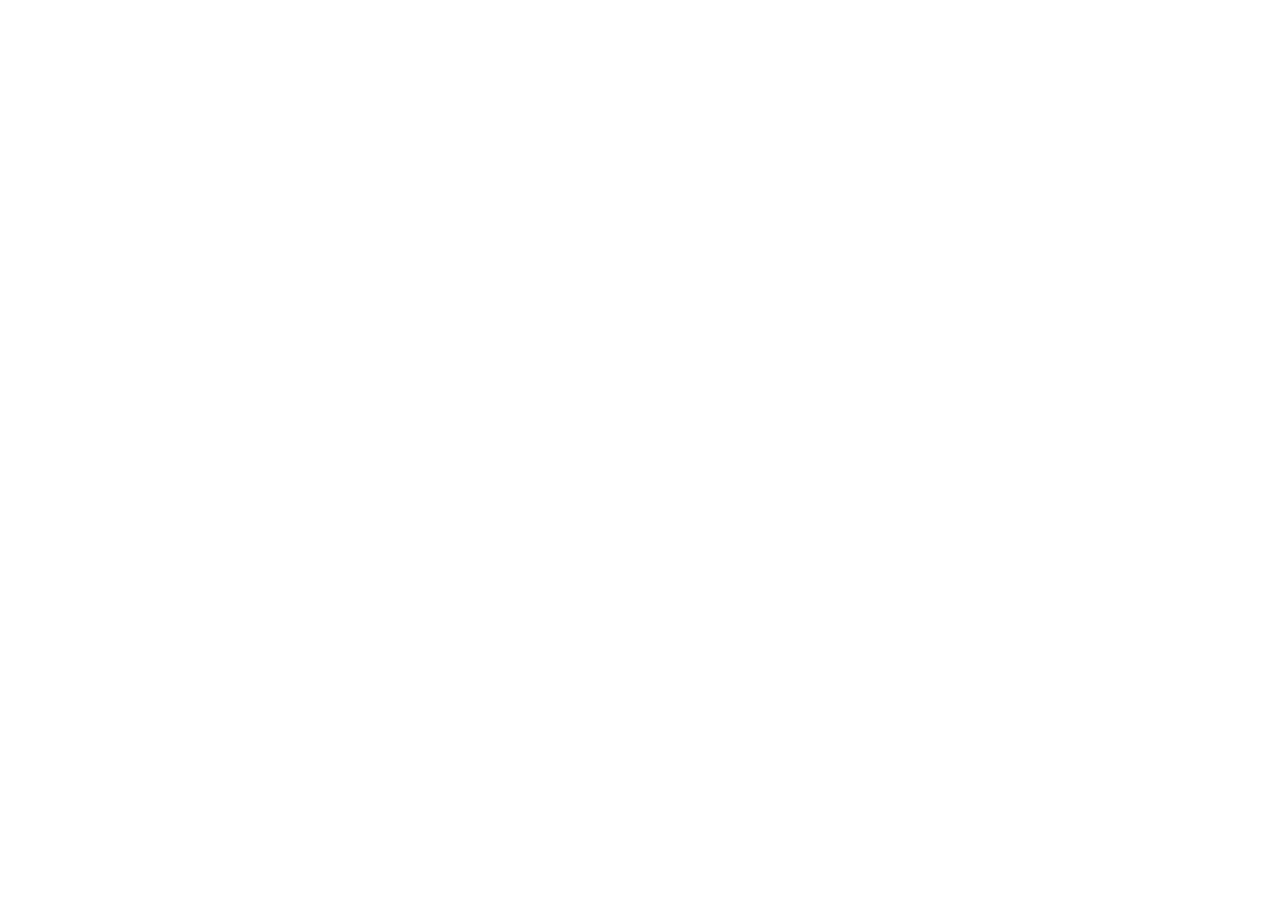
==== commit 7e408e58: "Elt" ====
--- a/index.html
+++ b/index.html
@@ -1,810 +1,22 @@
-<!DOCTYPE html>
+<!doctype html>
 <html lang="de">
-<head>
-<meta charset="utf-8">
-<meta name="viewport" content="width=device-width, initial-scale=1">
-<title>Lamborghini Huracán EVO selbst fahren – 15 Minuten für 19 € | EliteSportCarsClub</title>
-<meta name="description" content="Deutschlandtour 2026: Fahre den Lamborghini Huracán EVO 15 Minuten selbst – für 19 € statt 149 €. In 12 deutschen Städten, nur 80 Promo-Tickets pro Stadt, keine Kaution.">
-<meta name="theme-color" content="#0d0d0f">
-<meta name="robots" content="index, follow">
-
-<!-- Open Graph / Social -->
-<meta property="og:type" content="website">
-<meta property="og:title" content="Lamborghini Huracán EVO selbst fahren – 19 € statt 149 €">
-<meta property="og:description" content="Einsteigen. Starten. 15 unvergessliche Minuten. Sichere dir eines der limitierten Promo-Tickets der Deutschlandtour 2026.">
-<meta property="og:image" content="assets/img/hero.jpg">
-<meta property="og:locale" content="de_DE">
-<meta name="twitter:card" content="summary_large_image">
-
-<link rel="icon" type="image/png" href="assets/img/favicon.png">
-<link rel="apple-touch-icon" href="assets/img/apple-touch-icon.png">
-
-<link rel="preconnect" href="https://fonts.googleapis.com">
-<link rel="preconnect" href="https://fonts.gstatic.com" crossorigin>
-<link href="https://fonts.googleapis.com/css2?family=Barlow+Semi+Condensed:wght@500;600;700;800&family=Caveat:wght@600&family=Inter:wght@400;500;600;700&display=swap" rel="stylesheet">
-<link rel="stylesheet" href="assets/css/style.css">
-
-<script type="application/ld+json">
-{
-  "@context": "https://schema.org",
-  "@type": "Product",
-  "name": "Lamborghini Huracán EVO – 15 Minuten selbst fahren",
-  "description": "Deutschlandtour 2026: 15 Minuten selbst am Steuer des Lamborghini Huracán EVO mit Instruktor an deiner Seite. In 12 deutschen Städten, nur 80 Promo-Tickets pro Stadt.",
-  "brand": { "@type": "Brand", "name": "EliteSportCarsClub" },
-  "image": "assets/img/hero.jpg",
-  "offers": {
-    "@type": "Offer",
-    "price": "19.00",
-    "priceCurrency": "EUR",
-    "availability": "https://schema.org/LimitedAvailability",
-    "url": "#bestellen"
-  }
-}
-</script>
-</head>
-<body>
-<a class="skip-link" href="#main">Zum Inhalt springen</a>
-
-<!-- ============================================================
-     HEADER
-     ============================================================ -->
-<header class="site-header" id="siteHeader">
-  <div class="container header__inner">
-    <a class="brand" href="#top" aria-label="EliteSportCarsClub – Startseite">
-      <img class="brand__logo" src="assets/img/logo-dark.png" alt="EliteSportCarsClub">
-    </a>
-
-    <nav class="nav" id="primaryNav" aria-label="Hauptnavigation">
-      <ul class="nav__list">
-        <li><a class="nav__link" href="#erlebnis">Alle Erlebnisse</a></li>
-        <li><a class="nav__link" href="#so-funktionierts">So funktioniert's</a></li>
-        <li><a class="nav__link" href="#tour">Tour &amp; Termine</a></li>
-        <li><a class="nav__link" href="#bewertungen">Bewertungen</a></li>
-        <li><a class="nav__link" href="#faq">FAQ</a></li>
-      </ul>
-
-      <div class="nav__mobile-actions">
-        <button class="btn btn--primary btn--block" type="button" data-scroll="#bestellen">Jetzt Promo-Ticket sichern</button>
-      </div>
-    </nav>
-
-    <div class="header__actions">
-      <button class="icon-link" type="button" id="wishlistToggle" aria-haspopup="dialog" aria-expanded="false" aria-controls="wishlistDrawer">
-        <span class="icon-link__ico">
-          <img src="assets/icons/heart-outline.png" alt="" class="icon-link__icon" width="22" height="22">
-          <span class="badge" id="wishlistCount" hidden>0</span>
-        </span>
-        <span class="icon-link__label">Wunschliste</span>
-      </button>
-
-      <button class="icon-link icon-link--account" type="button" id="accountToggle" aria-haspopup="dialog" aria-expanded="false" aria-controls="accountModal">
-        <img src="assets/icons/user.png" alt="" class="icon-link__icon" width="22" height="22">
-        <span class="icon-link__label">Mein Konto</span>
-      </button>
-
-      <button class="icon-link icon-link--cart" type="button" id="cartToggle" aria-label="Zum Warenkorb / zur Bestellung">
-        <span class="icon-link__ico">
-          <img src="assets/icons/cart.png" alt="" class="icon-link__icon" width="24" height="24">
-          <span class="badge" id="cartCount">1</span>
-        </span>
-      </button>
-
-      <button class="burger" type="button" id="navToggle" aria-expanded="false" aria-controls="primaryNav" aria-label="Menü öffnen">
-        <span></span><span></span><span></span>
-      </button>
-    </div>
-  </div>
-</header>
-
-<main id="main">
-  <span id="top"></span>
-
-  <!-- ============================================================
-       HERO
-       ============================================================ -->
-  <section class="hero" aria-labelledby="heroTitle">
-    <div class="hero__bg" role="img" aria-label="Roter Lamborghini Huracán EVO vor einem Sonnenuntergang"></div>
-    <div class="container hero__inner">
-      <div class="hero__content">
-        <p class="overline overline--light">Deutschlandtour 2026</p>
-        <h1 class="hero__title" id="heroTitle">Lamborghini Huracán EVO<br>selbst fahren.</h1>
-        <p class="hero__sub">Einsteigen. Starten. 15 unvergessliche Minuten.</p>
-
-        <p class="price">
-          <span class="price__old">149 €</span>
-          <span class="price__new">19 €<sup class="price__star">*</sup></span>
-        </p>
-
-        <ul class="hero__features">
-          <li class="hero__feature">
-            <img src="assets/icons/shield.png" alt="" class="hero__feature-icon" width="30" height="30">
-            <span>Keine Kaution</span>
-          </li>
-          <li class="hero__feature">
-            <img src="assets/icons/pin.png" alt="" class="hero__feature-icon" width="30" height="30">
-            <span>In 12 deutschen<br>Städten</span>
-          </li>
-          <li class="hero__feature">
-            <img src="assets/icons/users.png" alt="" class="hero__feature-icon" width="30" height="30">
-            <span>Nur 80 Promo-Tickets<br>pro Stadt</span>
-          </li>
-        </ul>
-
-        <div class="hero__cta">
-          <a class="btn btn--primary btn--lg" href="#bestellen">
-            Jetzt Promo-Ticket sichern
-            <span class="btn__arrow" aria-hidden="true">→</span>
-          </a>
-        </div>
-      </div>
-    </div>
-    <div class="hero__note">
-      <div class="container">
-        <p><span class="asterisk">*</span> Bei der späteren Terminbuchung fallen zusätzlich 50 € Betriebskosten für Fahrzeugbetrieb und Vor-Ort-Service an.</p>
-      </div>
-    </div>
-  </section>
-
-  <!-- ============================================================
-       PARTNER
-       ============================================================ -->
-  <section class="partners" aria-label="Partner von EliteSportCarsClub">
-    <div class="container partners__inner">
-      <p class="partners__label">Partner von:</p>
-      <ul class="partners__list">
-        <li><img src="assets/icons/groupon.png" alt="Groupon" class="partners__logo partners__logo--groupon"></li>
-        <li><img src="assets/icons/mydays.png" alt="mydays" class="partners__logo partners__logo--mydays"></li>
-        <li><img src="assets/icons/jochen-schweizer.png" alt="Jochen Schweizer" class="partners__logo partners__logo--js"></li>
-        <li class="partners__erlebnis">
-          <img src="assets/icons/gift.png" alt="" class="partners__gift" width="30" height="30">
-          <span class="partners__erlebnis-text">
-            <strong>erlebnisgeschenke.de</strong>
-            <small>Erlebnisse. Emotionen. Erinnerungen.</small>
-          </span>
-        </li>
-      </ul>
-    </div>
-  </section>
-
-  <!-- ============================================================
-       DAS ERLEBNIS  (Video + Features + Warum-Box)
-       ============================================================ -->
-  <section class="section section--white" id="erlebnis" aria-labelledby="erlebnisTitle">
-    <div class="container">
-      <div class="erlebnis">
-        <!-- Video -->
-        <div class="erlebnis__media">
-          <div class="video-card" id="videoCard">
-            <div class="video-card__frame" id="videoFrame">
-              <img class="video-card__poster" src="assets/img/video-poster.jpg" width="900" height="1600"
-                   alt="Blick aus dem Cockpit: Hände am Lenkrad des Lamborghini Huracán EVO auf einer Landstraße.">
-              <p class="video-card__script">Press Play<br>und spüre den Sound!</p>
-              <button class="video-card__play" type="button" id="videoPlay" aria-label="Video abspielen: Lamborghini Huracán EVO selber fahren">
-                <span class="video-card__play-icon" aria-hidden="true"></span>
-              </button>
-              <div class="video-card__chrome">
-                <span class="video-card__progress" aria-hidden="true"><i></i></span>
-                <div class="video-card__bottom">
-                  <span class="video-card__time" id="videoTime">0:00 / 0:20</span>
-                  <span class="video-card__tools">
-                    <button class="video-card__tool" type="button" id="videoMute" aria-label="Ton an/aus" disabled>
-                      <svg viewBox="0 0 24 24" width="20" height="20" aria-hidden="true"><path fill="currentColor" d="M4 9h3l4-4v14l-4-4H4V9Zm12.5 3a4.5 4.5 0 0 0-2-3.74v7.48A4.5 4.5 0 0 0 16.5 12Zm-2-8v2.06A7 7 0 0 1 18.5 12a7 7 0 0 1-4 6.3V20a8.5 8.5 0 0 0 0-16Z"/></svg>
-                    </button>
-                    <button class="video-card__tool" type="button" id="videoFull" aria-label="Vollbild">
-                      <svg viewBox="0 0 24 24" width="20" height="20" aria-hidden="true"><path fill="currentColor" d="M4 4h6v2H6v4H4V4Zm10 0h6v6h-2V6h-4V4ZM4 14h2v4h4v2H4v-6Zm14 0h2v6h-6v-2h4v-4Z"/></svg>
-                    </button>
-                  </span>
-                </div>
-              </div>
-            </div>
-          </div>
-        </div>
-
-        <!-- Text + Checkliste + Warum-Box -->
-        <div class="erlebnis__content">
-          <p class="overline">Das ist keine Probefahrt.</p>
-          <h2 class="h2" id="erlebnisTitle">Das ist dein Lamborghini-Moment.</h2>
-          <p class="lead">Tür auf. Einsteigen. Startknopf drücken. Den V10 hinter dir hören.<br>
-            Und dann passiert das, wovon andere nur träumen:<br>Du fährst.</p>
-
-          <ul class="checklist">
-            <li><img src="assets/icons/check.png" alt="" class="checklist__icon" width="26" height="26">Du sitzt selbst am Steuer</li>
-            <li><img src="assets/icons/check.png" alt="" class="checklist__icon" width="26" height="26">Lamborghini Huracán EVO</li>
-            <li><img src="assets/icons/check.png" alt="" class="checklist__icon" width="26" height="26">15 Minuten pure Fahrzeit</li>
-            <li><img src="assets/icons/check.png" alt="" class="checklist__icon" width="26" height="26">Instruktor an deiner Seite</li>
-          </ul>
-
-          <div class="whybox">
-            <ul class="whybox__list">
-              <li class="whybox__item">
-                <img src="assets/icons/megaphone.png" alt="" class="whybox__icon" width="34" height="34">
-                <span>Promotion-Aktion<br>statt klassischer Werbung</span>
-              </li>
-              <li class="whybox__item">
-                <img src="assets/icons/users.png" alt="" class="whybox__icon" width="34" height="34">
-                <span>Möglichst viele Menschen<br>hinter dem Steuer</span>
-              </li>
-              <li class="whybox__item">
-                <img src="assets/icons/camera.png" alt="" class="whybox__icon" width="34" height="34">
-                <span>Videos, Reels und echte<br>Erlebnisse</span>
-              </li>
-              <li class="whybox__item">
-                <img src="assets/icons/heart-filled.png" alt="" class="whybox__icon" width="34" height="34">
-                <span>Eine Community,<br>die unsere Leidenschaft teilt</span>
-              </li>
-            </ul>
-          </div>
-        </div>
-      </div>
-    </div>
-  </section>
-
-  <!-- ============================================================
-       WARUM NUR 19 €
-       ============================================================ -->
-  <section class="section section--soft" id="warum" aria-labelledby="warumTitle">
-    <div class="container">
-      <p class="overline overline--red">149 € <span class="arrow-inline">→</span> 19 €?</p>
-      <h2 class="h2" id="warumTitle">Wo ist der Haken?</h2>
-      <p class="h3">Es gibt keinen. Es gibt einen Grund.</p>
-      <div class="prose warum__prose">
-        <p>Diese Deutschlandtour ist unsere große Promotion-Aktion. Statt unser Budget ausschließlich in klassische Werbung zu stecken,
-          möchten wir möglichst viele Menschen tatsächlich hinter das Steuer bringen.</p>
-        <p>Wir wollen volle Termine, echte Emotionen und viele Videos, Reels und TikToks.
-          Deshalb zahlst du aktuell nur <strong>19 € statt 149 €</strong> Ticketpreis.</p>
-      </div>
-    </div>
-  </section>
-
-  <!-- ============================================================
-       TOUR 2026 – 12 Städte
-       ============================================================ -->
-  <section class="section section--white" id="tour" aria-labelledby="tourTitle">
-    <div class="container">
-      <p class="overline">Tour 2026</p>
-      <h2 class="h2" id="tourTitle">12 Städte. Ein Traum.</h2>
-      <p class="lead">Wir sind nur für wenige Tage in deiner Stadt. Pro Stadt stehen nur 80 vergünstigte Promo-Tickets zur Verfügung.</p>
-
-      <ul class="cities" id="cities">
-        <li class="city" data-city="Hamburg" data-date="16.–17. Okt.">
-          <button class="city__btn" type="button" aria-label="Hamburg auswählen, 16. bis 17. Oktober">
-            <span class="city__text"><strong class="city__name">Hamburg</strong><span class="city__date">16. – 17. Okt.</span></span>
-            <span class="city__chevron" aria-hidden="true">›</span>
-          </button>
-          <button class="city__heart" type="button" aria-label="Hamburg zur Wunschliste hinzufügen" aria-pressed="false">
-            <img src="assets/icons/heart-outline.png" alt="" width="18" height="18">
-          </button>
-        </li>
-        <li class="city" data-city="Bremen" data-date="23.–24. Okt.">
-          <button class="city__btn" type="button" aria-label="Bremen auswählen, 23. bis 24. Oktober">
-            <span class="city__text"><strong class="city__name">Bremen</strong><span class="city__date">23. – 24. Okt.</span></span>
-            <span class="city__chevron" aria-hidden="true">›</span>
-          </button>
-          <button class="city__heart" type="button" aria-label="Bremen zur Wunschliste hinzufügen" aria-pressed="false">
-            <img src="assets/icons/heart-outline.png" alt="" width="18" height="18">
-          </button>
-        </li>
-        <li class="city" data-city="Hannover" data-date="30.–31. Okt.">
-          <button class="city__btn" type="button" aria-label="Hannover auswählen, 30. bis 31. Oktober">
-            <span class="city__text"><strong class="city__name">Hannover</strong><span class="city__date">30. – 31. Okt.</span></span>
-            <span class="city__chevron" aria-hidden="true">›</span>
-          </button>
-          <button class="city__heart" type="button" aria-label="Hannover zur Wunschliste hinzufügen" aria-pressed="false">
-            <img src="assets/icons/heart-outline.png" alt="" width="18" height="18">
-          </button>
-        </li>
-        <li class="city" data-city="Dortmund" data-date="06.–07. Nov.">
-          <button class="city__btn" type="button" aria-label="Dortmund auswählen, 6. bis 7. November">
-            <span class="city__text"><strong class="city__name">Dortmund</strong><span class="city__date">06. – 07. Nov.</span></span>
-            <span class="city__chevron" aria-hidden="true">›</span>
-          </button>
-          <button class="city__heart" type="button" aria-label="Dortmund zur Wunschliste hinzufügen" aria-pressed="false">
-            <img src="assets/icons/heart-outline.png" alt="" width="18" height="18">
-          </button>
-        </li>
-        <li class="city" data-city="Düsseldorf" data-date="13.–14. Nov.">
-          <button class="city__btn" type="button" aria-label="Düsseldorf auswählen, 13. bis 14. November">
-            <span class="city__text"><strong class="city__name">Düsseldorf</strong><span class="city__date">13. – 14. Nov.</span></span>
-            <span class="city__chevron" aria-hidden="true">›</span>
-          </button>
-          <button class="city__heart" type="button" aria-label="Düsseldorf zur Wunschliste hinzufügen" aria-pressed="false">
-            <img src="assets/icons/heart-outline.png" alt="" width="18" height="18">
-          </button>
-        </li>
-        <li class="city" data-city="Köln" data-date="20.–21. Nov.">
-          <button class="city__btn" type="button" aria-label="Köln auswählen, 20. bis 21. November">
-            <span class="city__text"><strong class="city__name">Köln</strong><span class="city__date">20. – 21. Nov.</span></span>
-            <span class="city__chevron" aria-hidden="true">›</span>
-          </button>
-          <button class="city__heart" type="button" aria-label="Köln zur Wunschliste hinzufügen" aria-pressed="false">
-            <img src="assets/icons/heart-outline.png" alt="" width="18" height="18">
-          </button>
-        </li>
-        <li class="city" data-city="Frankfurt" data-date="27.–28. Nov.">
-          <button class="city__btn" type="button" aria-label="Frankfurt auswählen, 27. bis 28. November">
-            <span class="city__text"><strong class="city__name">Frankfurt</strong><span class="city__date">27. – 28. Nov.</span></span>
-            <span class="city__chevron" aria-hidden="true">›</span>
-          </button>
-          <button class="city__heart" type="button" aria-label="Frankfurt zur Wunschliste hinzufügen" aria-pressed="false">
-            <img src="assets/icons/heart-outline.png" alt="" width="18" height="18">
-          </button>
-        </li>
-        <li class="city" data-city="Stuttgart" data-date="04.–05. Dez.">
-          <button class="city__btn" type="button" aria-label="Stuttgart auswählen, 4. bis 5. Dezember">
-            <span class="city__text"><strong class="city__name">Stuttgart</strong><span class="city__date">04. – 05. Dez.</span></span>
-            <span class="city__chevron" aria-hidden="true">›</span>
-          </button>
-          <button class="city__heart" type="button" aria-label="Stuttgart zur Wunschliste hinzufügen" aria-pressed="false">
-            <img src="assets/icons/heart-outline.png" alt="" width="18" height="18">
-          </button>
-        </li>
-        <li class="city" data-city="München" data-date="11.–12. Dez.">
-          <button class="city__btn" type="button" aria-label="München auswählen, 11. bis 12. Dezember">
-            <span class="city__text"><strong class="city__name">München</strong><span class="city__date">11. – 12. Dez.</span></span>
-            <span class="city__chevron" aria-hidden="true">›</span>
-          </button>
-          <button class="city__heart" type="button" aria-label="München zur Wunschliste hinzufügen" aria-pressed="false">
-            <img src="assets/icons/heart-outline.png" alt="" width="18" height="18">
-          </button>
-        </li>
-        <li class="city" data-city="Leipzig" data-date="18.–19. Dez.">
-          <button class="city__btn" type="button" aria-label="Leipzig auswählen, 18. bis 19. Dezember">
-            <span class="city__text"><strong class="city__name">Leipzig</strong><span class="city__date">18. – 19. Dez.</span></span>
-            <span class="city__chevron" aria-hidden="true">›</span>
-          </button>
-          <button class="city__heart" type="button" aria-label="Leipzig zur Wunschliste hinzufügen" aria-pressed="false">
-            <img src="assets/icons/heart-outline.png" alt="" width="18" height="18">
-          </button>
-        </li>
-        <li class="city" data-city="Dresden" data-date="08.–09. Jan.">
-          <button class="city__btn" type="button" aria-label="Dresden auswählen, 8. bis 9. Januar">
-            <span class="city__text"><strong class="city__name">Dresden</strong><span class="city__date">08. – 09. Jan.</span></span>
-            <span class="city__chevron" aria-hidden="true">›</span>
-          </button>
-          <button class="city__heart" type="button" aria-label="Dresden zur Wunschliste hinzufügen" aria-pressed="false">
-            <img src="assets/icons/heart-outline.png" alt="" width="18" height="18">
-          </button>
-        </li>
-        <li class="city" data-city="Berlin" data-date="15.–16. Jan.">
-          <button class="city__btn" type="button" aria-label="Berlin auswählen, 15. bis 16. Januar">
-            <span class="city__text"><strong class="city__name">Berlin</strong><span class="city__date">15. – 16. Jan.</span></span>
-            <span class="city__chevron" aria-hidden="true">›</span>
-          </button>
-          <button class="city__heart" type="button" aria-label="Berlin zur Wunschliste hinzufügen" aria-pressed="false">
-            <img src="assets/icons/heart-outline.png" alt="" width="18" height="18">
-          </button>
-        </li>
-      </ul>
-
-      <p class="cities__cta">
-        <a class="btn btn--primary" href="#bestellen">Stadt wählen &amp; Ticket sichern <span class="btn__arrow" aria-hidden="true">→</span></a>
-      </p>
-    </div>
-  </section>
-
-  <!-- ============================================================
-       SO EINFACH GEHT'S – 4 Schritte
-       ============================================================ -->
-  <section class="section section--soft" id="so-funktionierts" aria-labelledby="stepsTitle">
-    <div class="container">
-      <p class="overline">So einfach geht's</p>
-      <h2 class="h2" id="stepsTitle">In 4 Schritten zu deinem Lamborghini-Moment.</h2>
-
-      <ol class="steps">
-        <li class="step">
-          <div class="step__head">
-            <img class="step__num" src="assets/icons/step-1.png" alt="Schritt 1" width="46" height="46">
-            <img class="step__icon" src="assets/icons/ticket.png" alt="" width="40" height="40">
-          </div>
-          <h3 class="step__title">Promo-Ticket sichern</h3>
-          <p class="step__text">Jetzt eines der limitierten Tickets für nur 19 € statt 149 € kaufen.</p>
-        </li>
-        <li class="step">
-          <div class="step__head">
-            <img class="step__num" src="assets/icons/step-2.png" alt="Schritt 2" width="46" height="46">
-            <img class="step__icon" src="assets/icons/schedule.png" alt="" width="40" height="40">
-          </div>
-          <h3 class="step__title">Termin buchen</h3>
-          <p class="step__text">Gutschein einlösen und einen verfügbaren Termin in deiner Stadt auswählen.</p>
-        </li>
-        <li class="step">
-          <div class="step__head">
-            <img class="step__num" src="assets/icons/step-3.png" alt="Schritt 3" width="46" height="46">
-            <img class="step__icon" src="assets/icons/user.png" alt="" width="40" height="40">
-          </div>
-          <h3 class="step__title">Einsteigen</h3>
-          <p class="step__text">Führerschein zeigen, kurze Einweisung erhalten und Platz nehmen.</p>
-        </li>
-        <li class="step">
-          <div class="step__head">
-            <img class="step__num" src="assets/icons/step-4.png" alt="Schritt 4" width="46" height="46">
-            <img class="step__icon" src="assets/icons/flag.png" alt="" width="40" height="40">
-          </div>
-          <h3 class="step__title">Traum erfüllen</h3>
-          <p class="step__text">Motor starten. Gang rein. Und Lamborghini fahren.</p>
-        </li>
-      </ol>
-    </div>
-  </section>
-
-  <!-- ============================================================
-       AUCH ALS GESCHENK
-       ============================================================ -->
-  <section class="section section--white" id="geschenk" aria-labelledby="giftTitle">
-    <div class="container">
-      <div class="gift">
-        <div class="gift__media">
-          <img src="assets/img/gutschein.jpg" width="1400" height="700"
-               alt="Schwarze Geschenkbox mit roter Schleife und dem Aufdruck GUTSCHEIN – Lamborghini fahren.">
-        </div>
-        <div class="gift__content">
-          <p class="overline">Auch als Geschenk</p>
-          <h2 class="h2" id="giftTitle">Du willst nicht selbst fahren?</h2>
-          <p class="h3">Dann verschenke einen Lamborghini-Moment.</p>
-          <p class="prose">Ob Geburtstag, Weihnachten, Jahrestag oder einfach nur so – dieses Erlebnis sorgt garantiert für leuchtende Augen.</p>
-
-          <ul class="occasions">
-            <li><button class="occasion" type="button" data-occasion="Geburtstag"><img src="assets/icons/gift.png" alt="" width="34" height="34"><span>Geburtstag</span></button></li>
-            <li><button class="occasion" type="button" data-occasion="Weihnachten"><img src="assets/icons/christmas-tree.png" alt="" width="34" height="34"><span>Weihnachten</span></button></li>
-            <li><button class="occasion" type="button" data-occasion="Jahrestag"><img src="assets/icons/heart-outline.png" alt="" width="34" height="34"><span>Jahrestag</span></button></li>
-            <li><button class="occasion" type="button" data-occasion="Überraschung"><img src="assets/icons/party.png" alt="" width="34" height="34"><span>Überraschung</span></button></li>
-            <li><button class="occasion" type="button" data-occasion="Bucket List"><img src="assets/icons/users.png" alt="" width="34" height="34"><span>Bucket List</span></button></li>
-          </ul>
-
-          <p class="gift__cta">
-            <a class="btn btn--primary" href="#bestellen">Jetzt Gutschein verschenken <span class="btn__arrow" aria-hidden="true">→</span></a>
-          </p>
-        </div>
-      </div>
-    </div>
-  </section>
-
-  <!-- ============================================================
-       BEWERTUNGEN
-       ============================================================ -->
-  <section class="section section--soft" id="bewertungen" aria-labelledby="reviewsTitle">
-    <div class="container">
-      <p class="overline">Das sagen unsere Fahrer</p>
-      <h2 class="h2" id="reviewsTitle">Echte Menschen. Echte Emotionen.</h2>
-
-      <ul class="reviews">
-        <li class="review">
-          <span class="avatar" aria-hidden="true">LK</span>
-          <div class="review__body">
-            <img class="review__stars" src="assets/icons/stars.png" alt="5 von 5 Sternen" width="104" height="20">
-            <blockquote class="review__quote">„Ich kann es immer noch nicht glauben. Bester Tag überhaupt!“</blockquote>
-            <p class="review__author">Lukas, Köln</p>
-          </div>
-        </li>
-        <li class="review">
-          <span class="avatar" aria-hidden="true">SM</span>
-          <div class="review__body">
-            <img class="review__stars" src="assets/icons/stars.png" alt="5 von 5 Sternen" width="104" height="20">
-            <blockquote class="review__quote">„Adrenalin pur! Das muss jeder einmal erleben.“</blockquote>
-            <p class="review__author">Sarah, München</p>
-          </div>
-        </li>
-        <li class="review">
-          <span class="avatar" aria-hidden="true">J+S</span>
-          <div class="review__body">
-            <img class="review__stars" src="assets/icons/stars.png" alt="5 von 5 Sternen" width="104" height="20">
-            <blockquote class="review__quote">„Das perfekte Geschenk! Er hatte Tränen in den Augen.“</blockquote>
-            <p class="review__author">Julia, Stuttgart</p>
-          </div>
-        </li>
-      </ul>
-
-      <p class="reviews__more"><button class="link-arrow link-arrow--btn" type="button" id="allReviews">Alle Bewertungen ansehen <span aria-hidden="true">→</span></button></p>
-    </div>
-  </section>
-
-  <!-- ============================================================
-       VERSPRECHEN / VERTRAUEN
-       ============================================================ -->
-  <section class="trust" id="versprechen" aria-labelledby="trustTitle">
-    <div class="container">
-      <p class="overline">Dein Erlebnis. Unser Versprechen.</p>
-      <h2 class="h2 h2--sm sr-only" id="trustTitle">Dein Erlebnis. Unser Versprechen.</h2>
-      <ul class="trust__list">
-        <li class="trust__item"><img src="assets/icons/shield.png" alt="" width="34" height="34"><span>Deutsches<br>Unternehmen</span></li>
-        <li class="trust__item"><img src="assets/icons/users.png" alt="" width="34" height="34"><span>Professionelle<br>Instruktoren</span></li>
-        <li class="trust__item"><img src="assets/icons/padlock.png" alt="" width="34" height="34"><span>Keine Kaution<br>für die Erlebnisfahrt</span></li>
-        <li class="trust__item"><img src="assets/icons/schedule.png" alt="" width="34" height="34"><span>Sicherer<br>Buchungsprozess</span></li>
-        <li class="trust__item"><img src="assets/icons/support.png" alt="" width="34" height="34"><span>Persönlicher<br>Kundenservice</span></li>
-        <li class="trust__item"><img src="assets/icons/euro.png" alt="" width="34" height="34"><span>Transparente<br>Kosten</span></li>
-      </ul>
-    </div>
-  </section>
-
-  <!-- ============================================================
-       FAQ
-       ============================================================ -->
-  <section class="section section--white" id="faq" aria-labelledby="faqTitle">
-    <div class="container">
-      <p class="overline">Häufige Fragen</p>
-      <h2 class="h2" id="faqTitle">Hier findest du die wichtigsten Antworten.</h2>
-
-      <div class="faq" id="faqList">
-        <div class="faq__col">
-          <div class="faq__item">
-            <h3><button class="faq__q" type="button" aria-expanded="false">Fahre ich den Lamborghini wirklich selbst?<span class="faq__icon" aria-hidden="true"></span></button></h3>
-            <div class="faq__a" hidden><p>Ja. Du sitzt selbst am Steuer des Lamborghini Huracán EVO – dein Instruktor sitzt auf dem Beifahrersitz und gibt dir vorher eine kurze Einweisung. Auf einer dafür ausgewählten Strecke darfst du das Auto 15 Minuten lang selbst fahren.</p></div>
-          </div>
-          <div class="faq__item">
-            <h3><button class="faq__q" type="button" aria-expanded="false">Warum kostet das Ticket nur 19 €?<span class="faq__icon" aria-hidden="true"></span></button></h3>
-            <div class="faq__a" hidden><p>Weil die Deutschlandtour unsere große Promotion-Aktion ist. Statt unser Budget komplett in klassische Werbung zu stecken, geben wir es an dich weiter: Wir bekommen volle Termine, echte Emotionen und viele Videos, Reels und TikToks – du bekommst 15 Minuten Lamborghini für 19 € statt 149 €.</p></div>
-          </div>
-          <div class="faq__item">
-            <h3><button class="faq__q" type="button" aria-expanded="false">Kostet die Fahrt wirklich nur 19 €?<span class="faq__icon" aria-hidden="true"></span></button></h3>
-            <div class="faq__a" hidden><p>Der Ticketpreis beträgt 19 € statt 149 €. Bei der späteren Terminbuchung fallen zusätzlich 50 € Betriebskosten für Fahrzeugbetrieb und Vor-Ort-Service an. Es gibt keine weiteren Kosten vor Ort.</p></div>
-          </div>
-          <div class="faq__item">
-            <h3><button class="faq__q" type="button" aria-expanded="false">Muss ich eine Kaution hinterlegen?<span class="faq__icon" aria-hidden="true"></span></button></h3>
-            <div class="faq__a" hidden><p>Nein. Für die Erlebnisfahrt ist keine Kaution notwendig. Du zahlst nur den Ticketpreis und – bei der Terminbuchung – die 50 € Betriebskosten.</p></div>
-          </div>
-        </div>
-        <div class="faq__col">
-          <div class="faq__item">
-            <h3><button class="faq__q" type="button" aria-expanded="false">Wie lange darf ich fahren?<span class="faq__icon" aria-hidden="true"></span></button></h3>
-            <div class="faq__a" hidden><p>Deine Fahrzeit beträgt 15 Minuten reine Fahrzeit. Dazu kommen Einweisung, Sitzposition einstellen und ein kurzes Kennenlernen des Fahrzeugs – plane insgesamt rund 45 Minuten vor Ort ein.</p></div>
-          </div>
-          <div class="faq__item">
-            <h3><button class="faq__q" type="button" aria-expanded="false">Brauche ich einen Führerschein?<span class="faq__icon" aria-hidden="true"></span></button></h3>
-            <div class="faq__a" hidden><p>Ja. Du benötigst eine gültige Fahrerlaubnis der Klasse B (bzw. 3) und musst sie beim Termin im Original mitbringen. Zusätzlich brauchst du einen gültigen Personalausweis oder Reisepass. Mindestalter: 18 Jahre.</p></div>
-          </div>
-          <div class="faq__item">
-            <h3><button class="faq__q" type="button" aria-expanded="false">Kann ich den Gutschein verschenken?<span class="faq__icon" aria-hidden="true"></span></button></h3>
-            <div class="faq__a" hidden><p>Ja, sehr gerne. Der Gutschein ist übertragbar und kann an jede Person verschenkt werden. Die beschenkte Person löst ihn einfach ein und bucht ihren Wunschtermin in einer Stadt der Deutschlandtour 2026.</p></div>
-          </div>
-          <div class="faq__item">
-            <h3><button class="faq__q" type="button" aria-expanded="false">Was passiert, wenn meine Stadt ausverkauft ist?<span class="faq__icon" aria-hidden="true"></span></button></h3>
-            <div class="faq__a" hidden><p>Sind alle 80 Promo-Tickets einer Stadt vergeben, kannst du dich kostenlos auf die Warteliste setzen lassen oder eine der anderen 11 Städte wählen. Wird dein Wunschtermin nicht möglich, erstatten wir den Ticketpreis selbstverständlich vollständig.</p></div>
-          </div>
-        </div>
-      </div>
-
-      <p class="faq__more"><button class="link-arrow link-arrow--btn" type="button" id="faqExpandAll" aria-expanded="false">Alle Fragen anzeigen <span aria-hidden="true">→</span></button></p>
-    </div>
-  </section>
-
-  <!-- ============================================================
-       BESTELLUNG
-       ============================================================ -->
-  <section class="section section--form" id="bestellen" aria-labelledby="orderTitle">
-    <div class="container">
-      <div class="order" id="orderCard">
-        <form class="order__form" id="orderForm" novalidate>
-          <div class="order__head">
-            <div>
-              <p class="overline">Bestellung</p>
-              <h2 class="h2 h2--sm" id="orderTitle">Gutschein bestellen</h2>
-            </div>
-            <p class="order__chip">19,00 €</p>
-          </div>
-
-          <div class="grid-2">
-            <div class="field">
-              <label class="field__label" for="firstName">Vorname</label>
-              <input class="field__input" type="text" id="firstName" name="firstName" autocomplete="given-name" required>
-              <p class="field__error" data-error-for="firstName" hidden>Bitte gib deinen Vornamen ein.</p>
-            </div>
-            <div class="field">
-              <label class="field__label" for="lastName">Nachname</label>
-              <input class="field__input" type="text" id="lastName" name="lastName" autocomplete="family-name" required>
-              <p class="field__error" data-error-for="lastName" hidden>Bitte gib deinen Nachnamen ein.</p>
-            </div>
-          </div>
-
-          <div class="field">
-            <label class="field__label" for="email">E-Mail-Adresse</label>
-            <input class="field__input" type="email" id="email" name="email" autocomplete="email" placeholder="name@beispiel.de" required>
-            <p class="field__error" data-error-for="email" hidden>Bitte gib eine gültige E-Mail-Adresse ein.</p>
-          </div>
-
-          <div class="grid-2">
-            <div class="field">
-              <label class="field__label" for="citySelect">Stadt (Tour 2026)</label>
-              <div class="select-wrap">
-                <select class="field__input field__select" id="citySelect" name="city">
-                  <option value="">Stadt wählen …</option>
-                  <option>Hamburg</option><option>Bremen</option><option>Hannover</option>
-                  <option>Dortmund</option><option>Düsseldorf</option><option>Köln</option>
-                  <option>Frankfurt</option><option>Stuttgart</option><option>München</option>
-                  <option>Leipzig</option><option>Dresden</option><option>Berlin</option>
-                  <option>Noch nicht sicher</option>
-                </select>
-              </div>
-            </div>
-            <div class="field">
-              <label class="field__label" for="qty">Anzahl Tickets</label>
-              <div class="select-wrap">
-                <select class="field__input field__select" id="qty" name="qty">
-                  <option value="1">1 Ticket – 19,00 €</option>
-                  <option value="2">2 Tickets – 38,00 €</option>
-                  <option value="3">3 Tickets – 57,00 €</option>
-                  <option value="4">4 Tickets – 76,00 €</option>
-                </select>
-              </div>
-            </div>
-          </div>
-
-          <div class="field">
-            <label class="field__label" for="payment">Zahlungsart</label>
-            <div class="select-wrap">
-              <select class="field__input field__select" id="payment" name="payment">
-                <option value="paypal">PayPal</option>
-                <option value="kreditkarte">Kreditkarte (Visa / Mastercard)</option>
-                <option value="rechnung">Kauf auf Rechnung</option>
-                <option value="sepa">SEPA-Lastschrift</option>
-              </select>
-            </div>
-          </div>
-
-          <div class="summary" aria-live="polite">
-            <div class="summary__row"><span id="summaryLabel">1× Promo-Ticket Lamborghini Huracán EVO</span><strong id="summaryPrice">19,00 €</strong></div>
-            <div class="summary__row summary__row--muted"><span>Betriebskosten bei Terminbuchung (vor Ort)</span><span>50,00 €</span></div>
-          </div>
-
-          <label class="checkbox">
-            <input type="checkbox" id="terms" name="terms" required>
-            <span>Ich stimme den <a href="rechtliches.html#agb">AGB</a> zu und habe die <a href="rechtliches.html#datenschutz">Datenschutzerklärung</a> sowie die <a href="rechtliches.html#widerruf">Widerrufsbelehrung</a> gelesen.</span>
-          </label>
-          <p class="field__error" data-error-for="terms" hidden>Bitte bestätige die AGB und die Datenschutzerklärung.</p>
-
-          <button class="btn btn--primary btn--block btn--lg" type="submit" id="orderSubmit">Zahlungspflichtig bestellen</button>
-
-          <ul class="order__trust">
-            <li><img src="assets/icons/padlock.png" alt="" width="18" height="18">Sichere SSL-Verbindung</li>
-            <li><img src="assets/icons/security.png" alt="" width="18" height="18">Käuferschutz</li>
-            <li><img src="assets/icons/support.png" alt="" width="18" height="18">Support per E-Mail &amp; Telefon</li>
-          </ul>
-        </form>
-
-        <div class="order__success" id="orderSuccess" hidden role="status" aria-live="polite">
-          <img class="order__success-mark" src="assets/icons/check.png" alt="" width="64" height="64">
-          <h3 class="h2 h2--sm">Vielen Dank, <span id="successName">Fahrer</span>!</h3>
-          <p class="prose">Dein Gutschein über <strong id="successQty">1</strong> Promo-Ticket(s) ist reserviert. Bestellnummer:
-            <strong id="successOrder">E-SCC-000000</strong></p>
-          <p class="prose">Wir senden dir die Bestätigung und den Gutschein in wenigen Minuten an <strong id="successMail">deine E-Mail-Adresse</strong>.
-            Termin und Stadt kannst du anschließend bequem online buchen.</p>
-          <p class="order__success-note">Hinweis: Dies ist eine Demo-Landingpage – es wurde keine echte Zahlung ausgelöst.</p>
-          <button class="btn btn--ghost" type="button" id="orderReset">Weitere Tickets bestellen</button>
-        </div>
-      </div>
-    </div>
-  </section>
-
-  <!-- ============================================================
-       FINALER CTA
-       ============================================================ -->
-  <section class="final-cta" aria-labelledby="finalTitle">
-    <div class="container final-cta__inner">
-      <div class="final-cta__content">
-        <p class="overline overline--light">Es gibt Autos. Und es gibt Lamborghini.</p>
-        <h2 class="h2 h2--light" id="finalTitle">Sichere dir jetzt eines der limitierten Promo-Tickets.</h2>
-        <p class="price price--light">
-          <span class="price__old">149 €</span>
-          <span class="price__new">19 €<sup class="price__star">*</sup></span>
-        </p>
-        <p><a class="btn btn--primary btn--lg" href="#bestellen">Jetzt meinen Lamborghini-Moment sichern <span class="btn__arrow" aria-hidden="true">→</span></a></p>
-        <p class="final-cta__note"><span class="asterisk">*</span> Bei der Terminbuchung fallen zusätzlich 50 € Betriebskosten für Fahrzeugbetrieb und Vor-Ort-Service an.</p>
-      </div>
-      <p class="final-cta__claim">15 Minuten,<br>die länger bleiben.</p>
-    </div>
-  </section>
-</main>
-
-<!-- ============================================================
-     FOOTER
-     ============================================================ -->
-<footer class="site-footer" id="kontakt">
-  <div class="container">
-    <div class="footer__main">
-      <a class="footer__brand" href="#top" aria-label="EliteSportCarsClub – nach oben">
-        <img src="assets/img/logo-dark.png" alt="EliteSportCarsClub">
-      </a>
-
-      <nav class="footer__nav" aria-label="Rechtliches und Kontakt">
-        <ul>
-          <li><a href="rechtliches.html#impressum">Impressum</a></li>
-          <li><a href="rechtliches.html#datenschutz">Datenschutz</a></li>
-          <li><a href="rechtliches.html#agb">AGB</a></li>
-          <li><a href="rechtliches.html#kontakt">Kontakt</a></li>
-        </ul>
-      </nav>
-
-      <div class="footer__social">
-        <a href="https://www.instagram.com" aria-label="Instagram" rel="noopener"><img src="assets/icons/instagram.png" alt="Instagram" width="26" height="26"></a>
-        <a href="https://www.tiktok.com" aria-label="TikTok" rel="noopener"><img src="assets/icons/tiktok.png" alt="TikTok" width="26" height="26"></a>
-      </div>
-
-      <div class="footer__pay">
-        <img src="assets/icons/paypal.png" alt="PayPal" height="30">
-        <img src="assets/icons/kauf-auf-rechnung.png" alt="Kauf auf Rechnung" height="34">
-      </div>
-    </div>
-
-    <div class="footer__bottom">
-      <p class="footer__legal">Ein Angebot der Proof of Concept GmbH · Made in Germany</p>
-      <p class="footer__legal footer__legal--right">© <span id="year">2026</span> EliteSportCarsClub · Alle Preise inkl. MwSt. · Kein echtes Fahrzeugangebot, Demo-Landingpage.</p>
-      <img class="footer__startup" src="assets/icons/deutsche-startups.png" alt="deutsche startups" height="34">
-    </div>
-  </div>
-</footer>
-
-<!-- Mobile Sticky CTA -->
-<div class="sticky-cta" id="stickyCta" hidden>
-  <div class="sticky-cta__price"><span class="sticky-cta__old">149 €</span> <strong>19 €*</strong></div>
-  <a class="btn btn--primary btn--sm" href="#bestellen">Ticket sichern <span class="btn__arrow" aria-hidden="true">→</span></a>
-</div>
-
-<!-- ============================================================
-     WUNSCHLISTE DRAWER
-     ============================================================ -->
-<aside class="drawer" id="wishlistDrawer" role="dialog" aria-modal="true" aria-labelledby="wishlistTitle" hidden>
-  <div class="drawer__panel">
-    <div class="drawer__head">
-      <h2 class="drawer__title" id="wishlistTitle"><img src="assets/icons/heart-filled.png" alt="" width="20" height="20"> Meine Wunschliste</h2>
-      <button class="drawer__close" type="button" data-close-drawer aria-label="Wunschliste schließen">×</button>
-    </div>
-    <div class="drawer__body">
-      <ul class="wishlist" id="wishlistList"></ul>
-      <p class="wishlist__empty" id="wishlistEmpty">Noch keine Stadt gespeichert. Tippe auf das Herz neben einer Stadt, um sie hier zu sammeln.</p>
-    </div>
-    <div class="drawer__foot">
-      <a class="btn btn--primary btn--block" href="#bestellen" data-close-drawer>Jetzt Promo-Ticket sichern <span class="btn__arrow" aria-hidden="true">→</span></a>
-    </div>
-  </div>
-</aside>
-
-<!-- ============================================================
-     KONTO MODAL
-     ============================================================ -->
-<div class="modal" id="accountModal" role="dialog" aria-modal="true" aria-labelledby="accountTitle" hidden>
-  <div class="modal__panel">
-    <div class="modal__head">
-      <h2 class="modal__title" id="accountTitle">Mein Konto</h2>
-      <button class="drawer__close" type="button" data-close-modal aria-label="Konto schließen">×</button>
-    </div>
-    <div class="tabs" role="tablist">
-      <button class="tabs__btn is-active" role="tab" aria-selected="true" type="button" data-tab="login">Anmelden</button>
-      <button class="tabs__btn" role="tab" aria-selected="false" type="button" data-tab="register">Registrieren</button>
-    </div>
-
-    <form class="modal__form" id="loginForm" data-panel="login" novalidate>
-      <div class="field">
-        <label class="field__label" for="loginMail">E-Mail-Adresse</label>
-        <input class="field__input" type="email" id="loginMail" required>
-      </div>
-      <div class="field">
-        <label class="field__label" for="loginPass">Passwort</label>
-        <input class="field__input" type="password" id="loginPass" required>
-      </div>
-      <button class="btn btn--primary btn--block" type="submit">Anmelden</button>
-      <p class="modal__hint"><a href="mailto:hallo@elitesportcarsclub.de">Passwort vergessen?</a></p>
-    </form>
-
-    <form class="modal__form" id="registerForm" data-panel="register" novalidate hidden>
-      <div class="field">
-        <label class="field__label" for="regMail">E-Mail-Adresse</label>
-        <input class="field__input" type="email" id="regMail" required>
-      </div>
-      <div class="field">
-        <label class="field__label" for="regPass">Passwort wählen</label>
-        <input class="field__input" type="password" id="regPass" required>
-      </div>
-      <label class="checkbox">
-        <input type="checkbox" id="regTerms" required>
-        <span>Ich akzeptiere die <a href="rechtliches.html#agb">AGB</a> und die <a href="rechtliches.html#datenschutz">Datenschutzerklärung</a>.</span>
-      </label>
-      <button class="btn btn--primary btn--block" type="submit">Konto erstellen</button>
-    </form>
-  </div>
-</div>
-
-<div class="overlay" id="overlay" hidden></div>
-<div class="toast-wrap" id="toastWrap" aria-live="polite" aria-atomic="true"></div>
-
-<script src="assets/js/main.js"></script>
-</body>
+  <head>
+    <meta charset="UTF-8" />
+    <meta name="viewport" content="width=device-width, initial-scale=1.0" />
+    <title>Elite Sport Cars Club – Lamborghini Huracán EVO selbst fahren | Deutschlandtour 2026</title>
+    <meta
+      name="description"
+      content="15 unvergessliche Minuten im Lamborghini Huracán EVO – Promo-Ticket 19 € statt 149 €. Deutschlandtour 2026 in 12 Städten."
+    />
+    <link rel="preconnect" href="https://fonts.googleapis.com" />
+    <link rel="preconnect" href="https://fonts.gstatic.com" crossorigin />
+    <link
+      href="https://fonts.googleapis.com/css2?family=Montserrat:ital,wght@0,400;0,600;0,700;0,800;0,900;1,800;1,900&family=Roboto:wght@300;400;500;700&family=Caveat:wght@600;700&display=swap"
+      rel="stylesheet"
+    />
+  </head>
+  <body>
+    <div id="root"></div>
+    <script type="module" src="/src/main.tsx"></script>
+  </body>
 </html>
